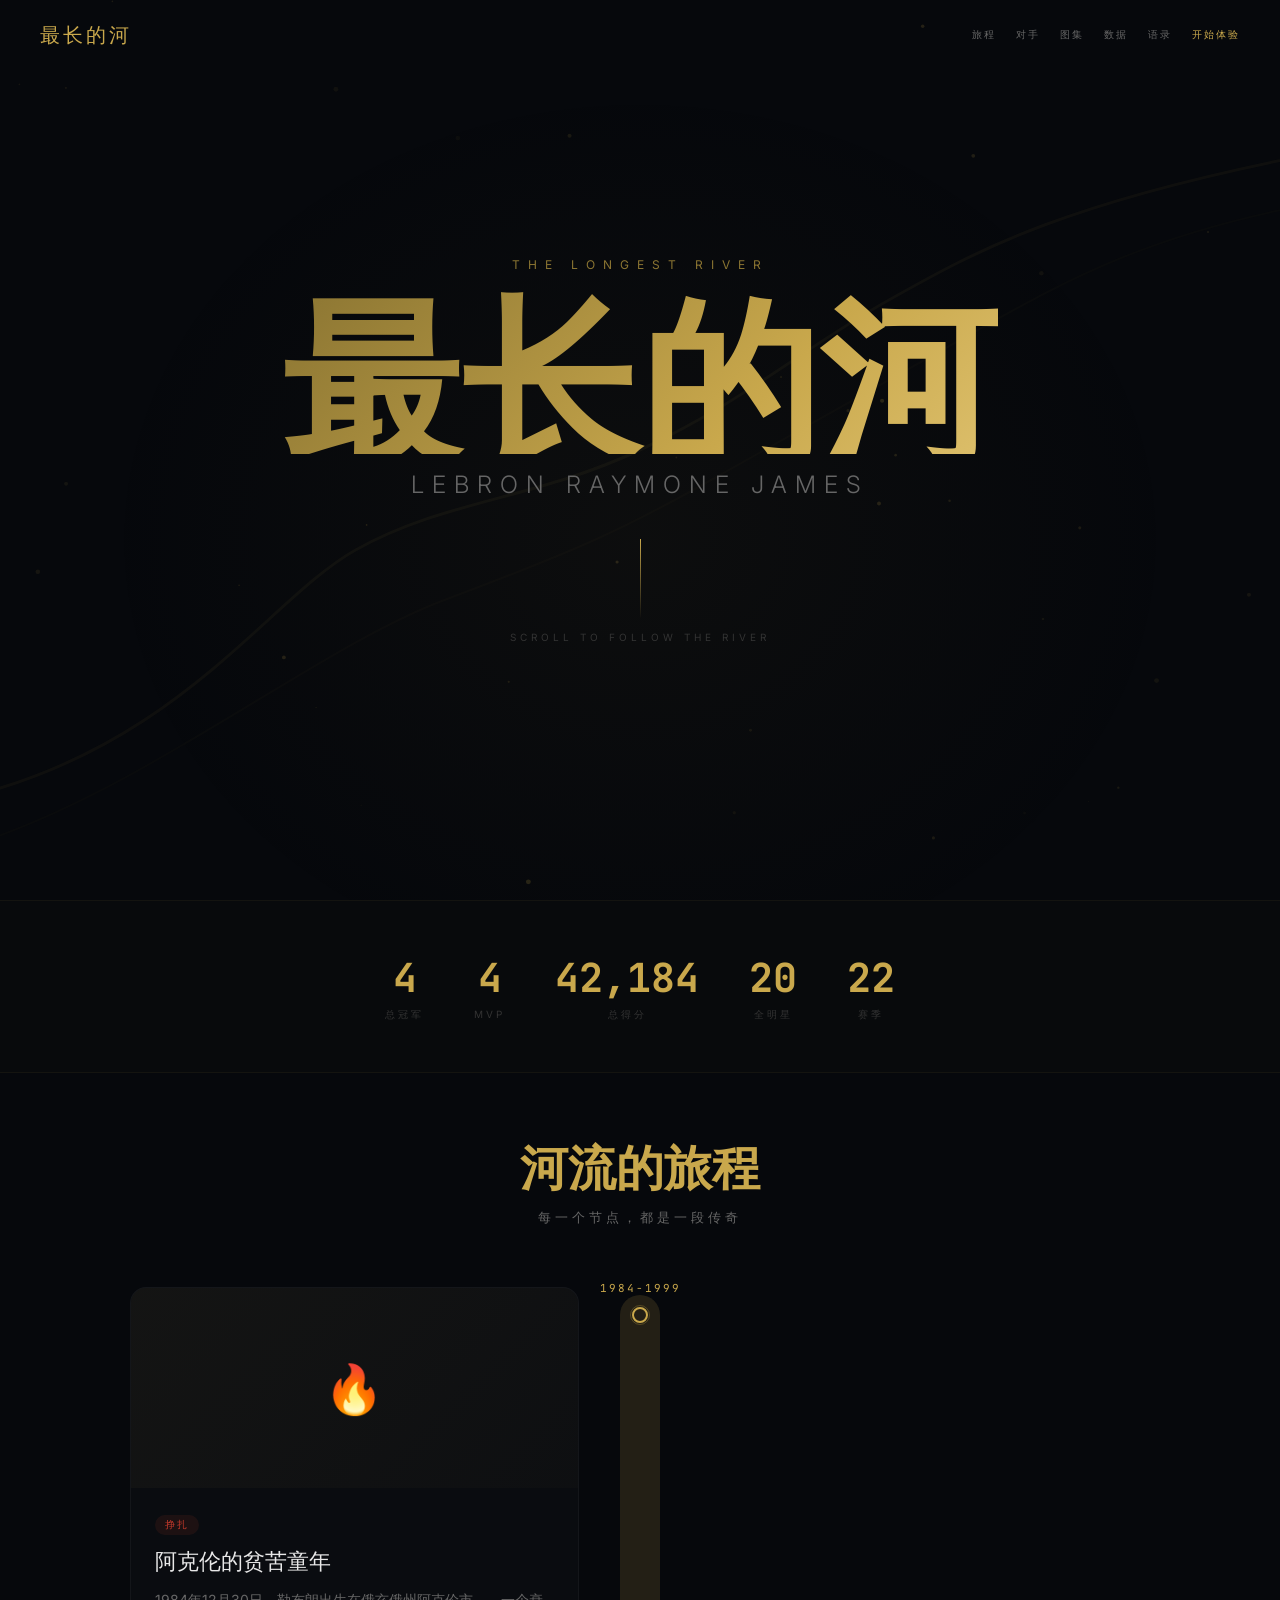
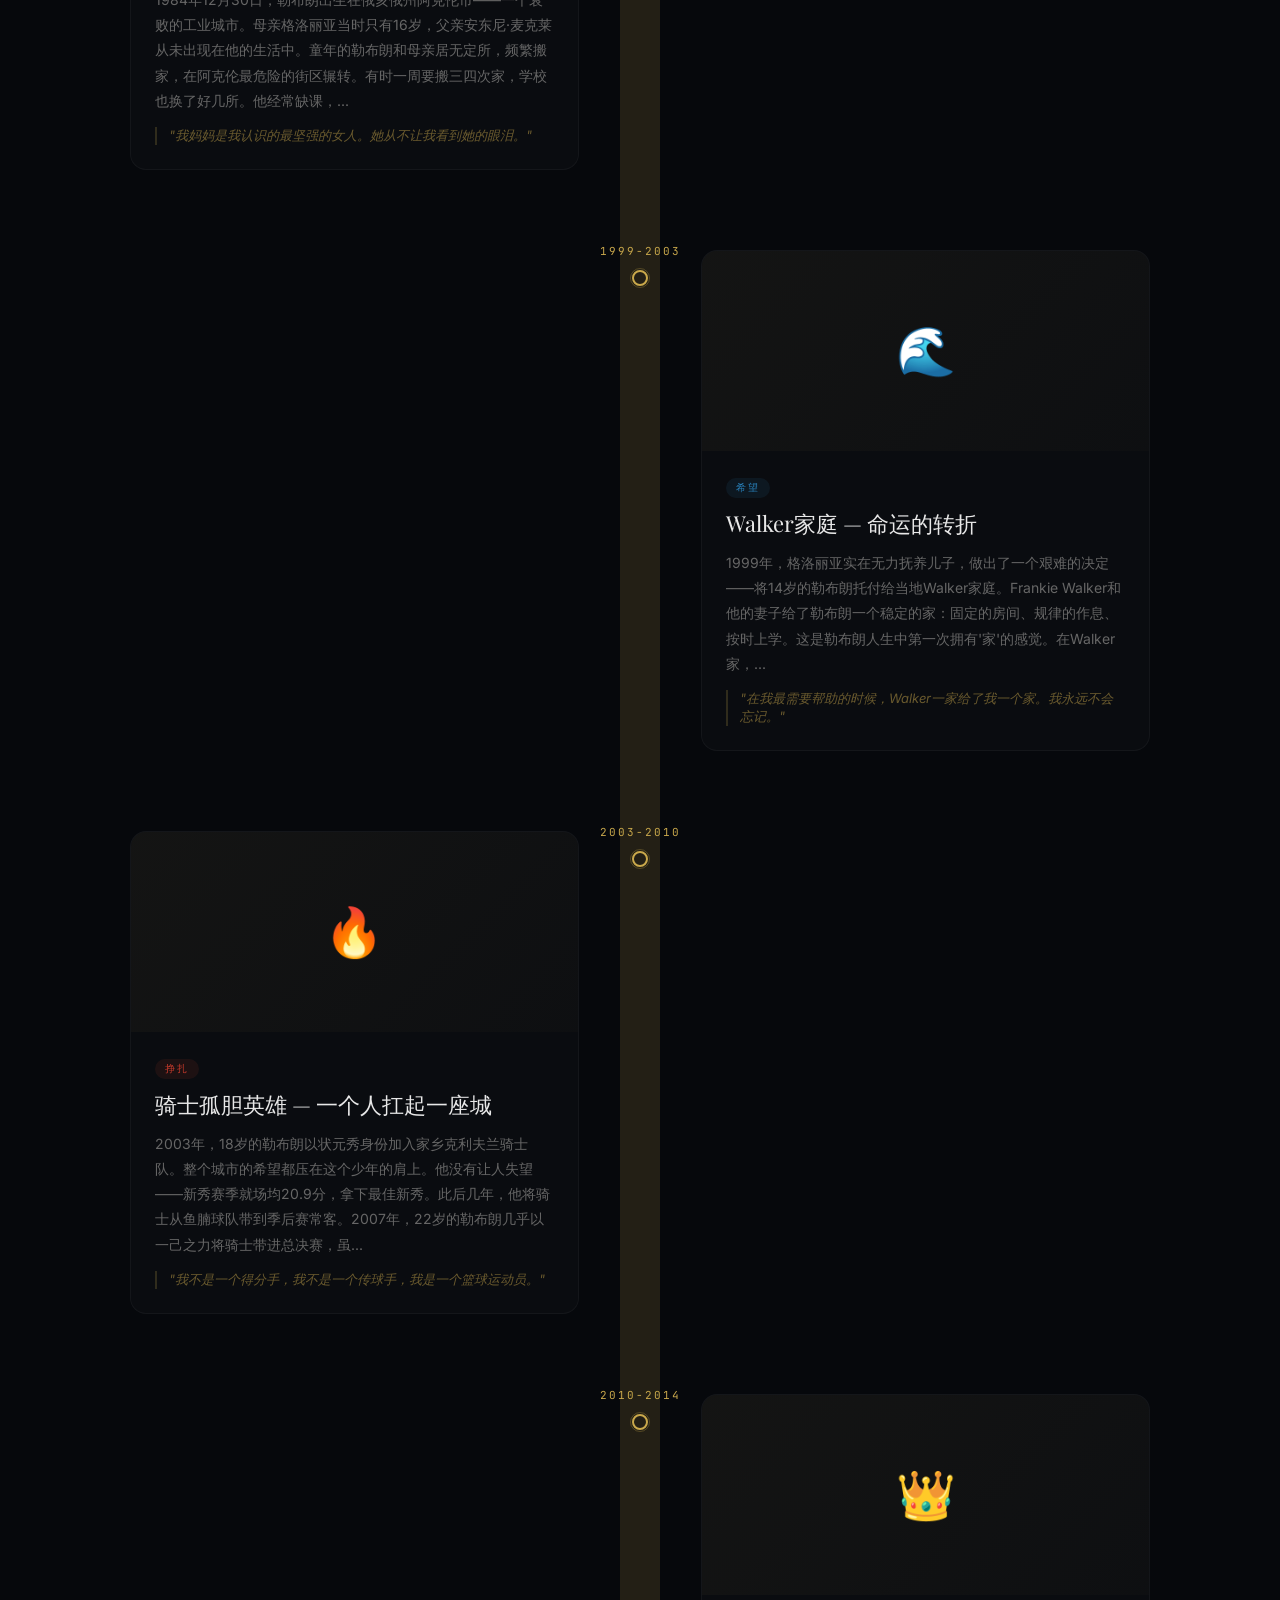
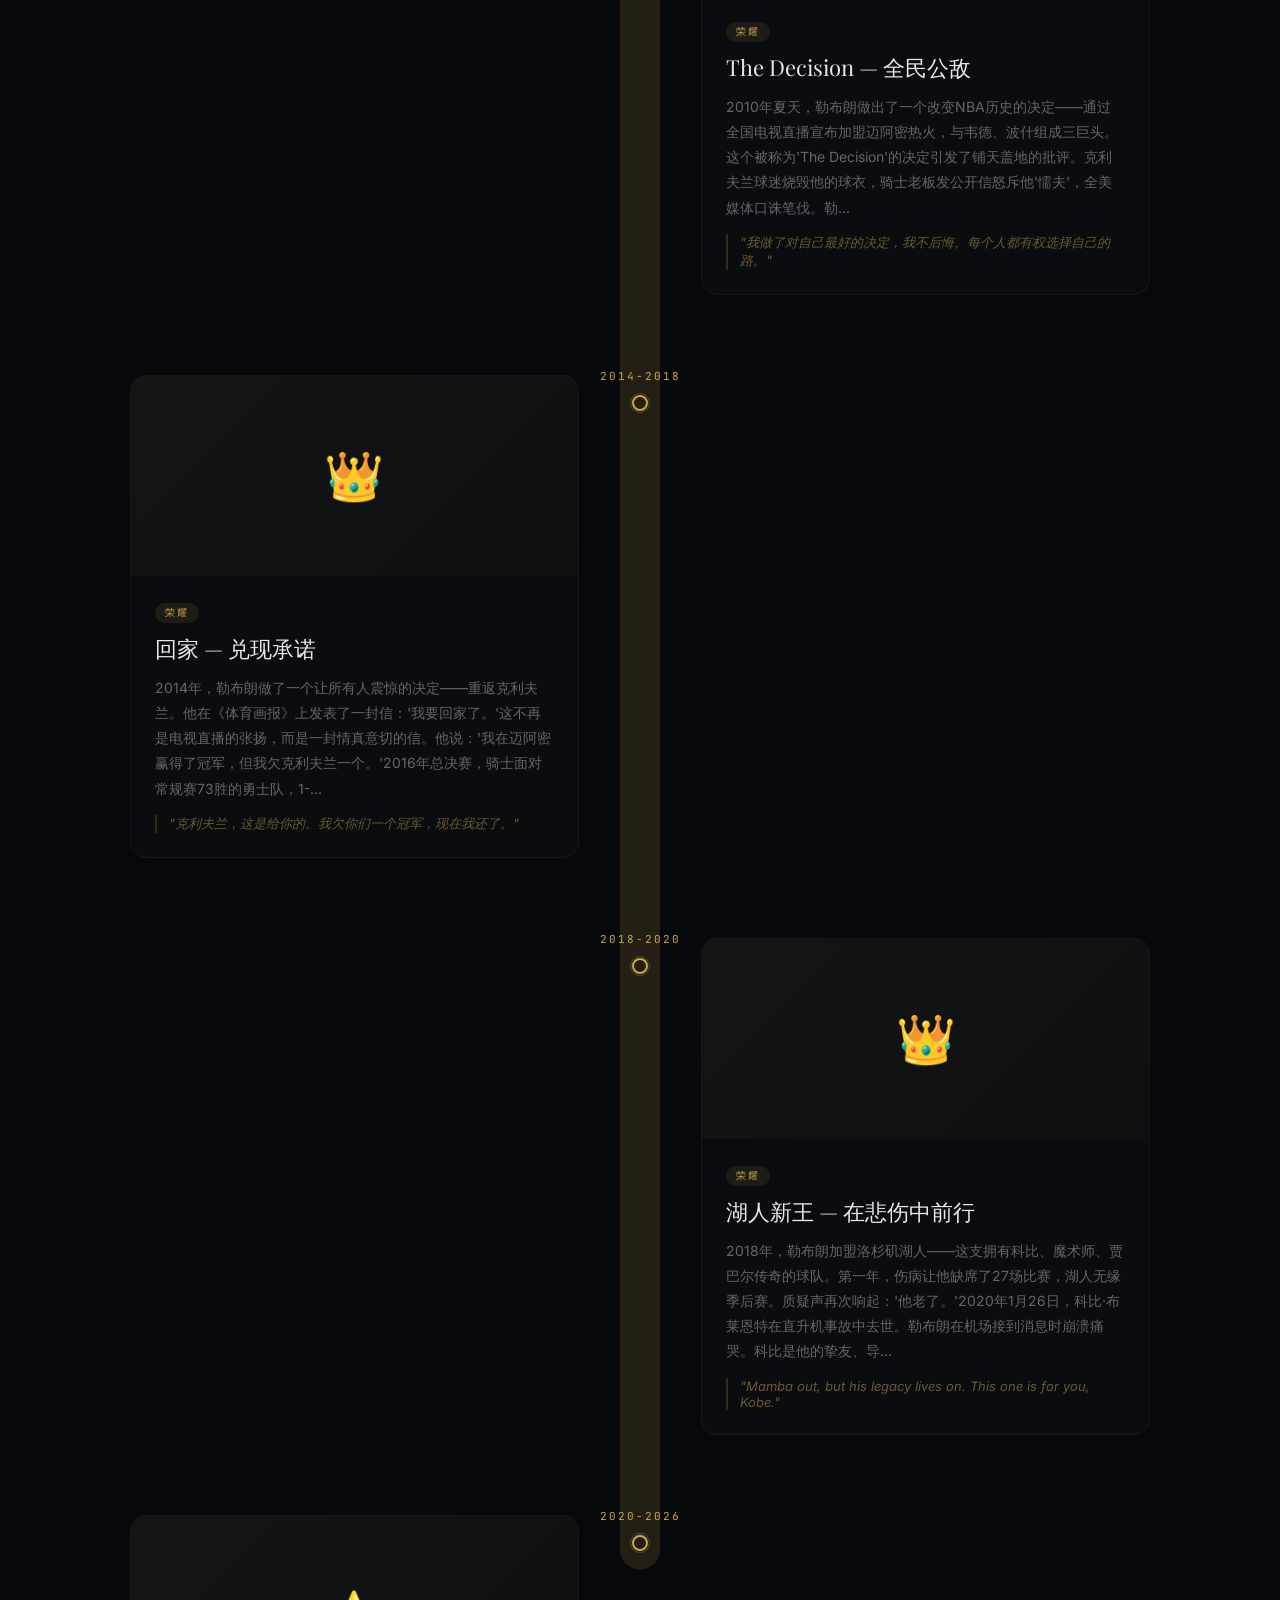
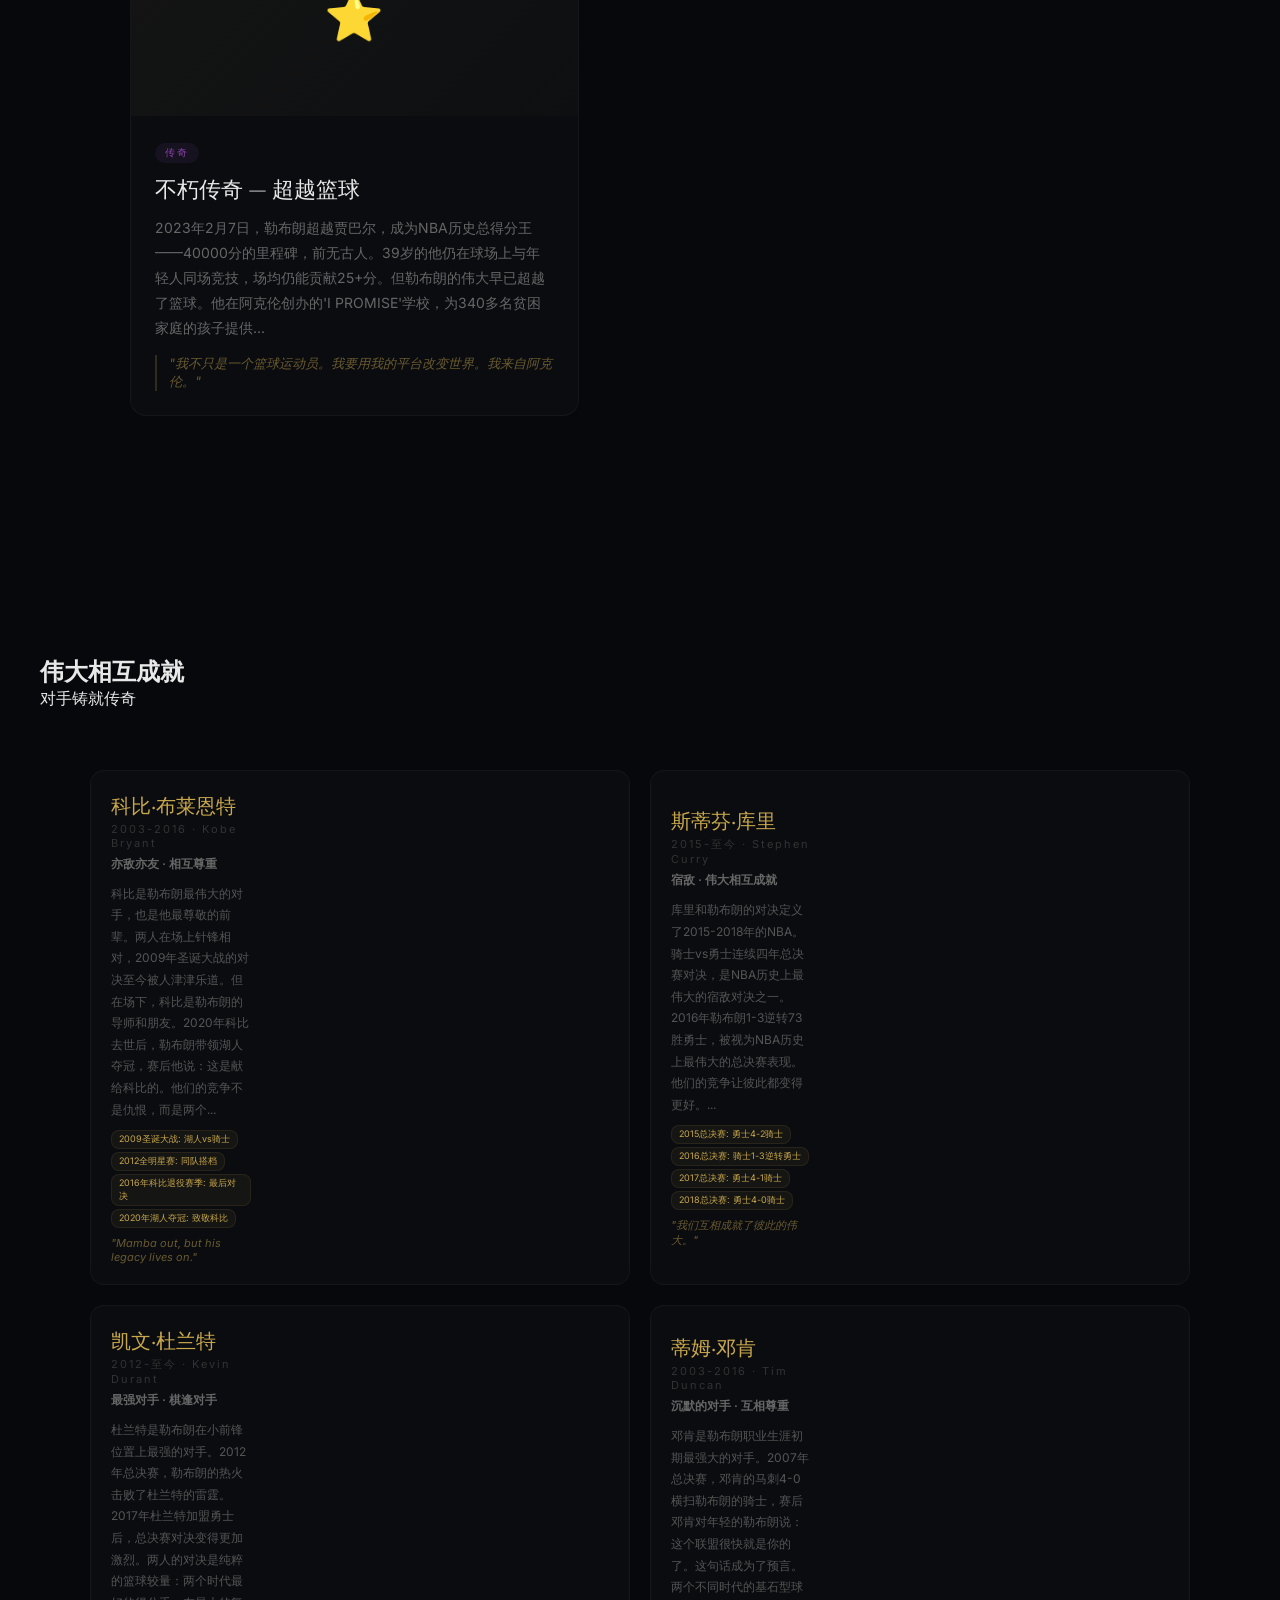
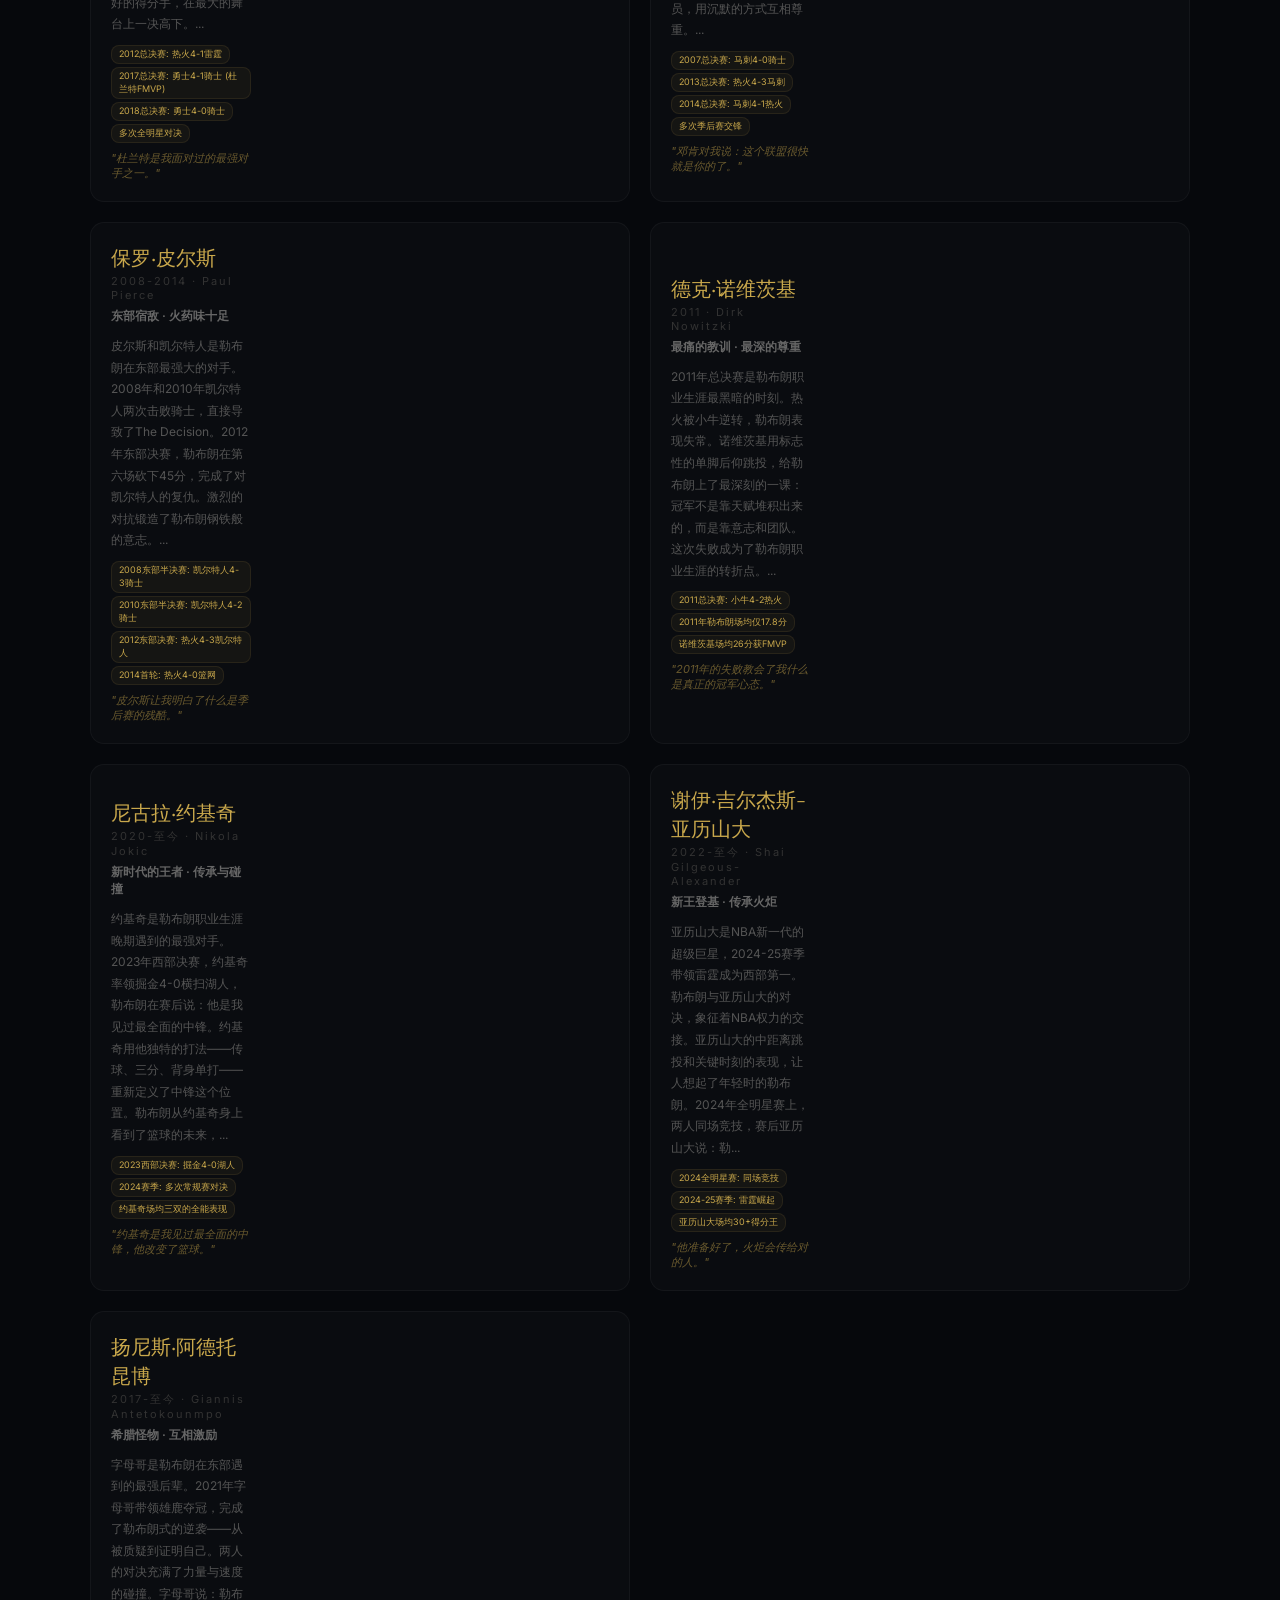
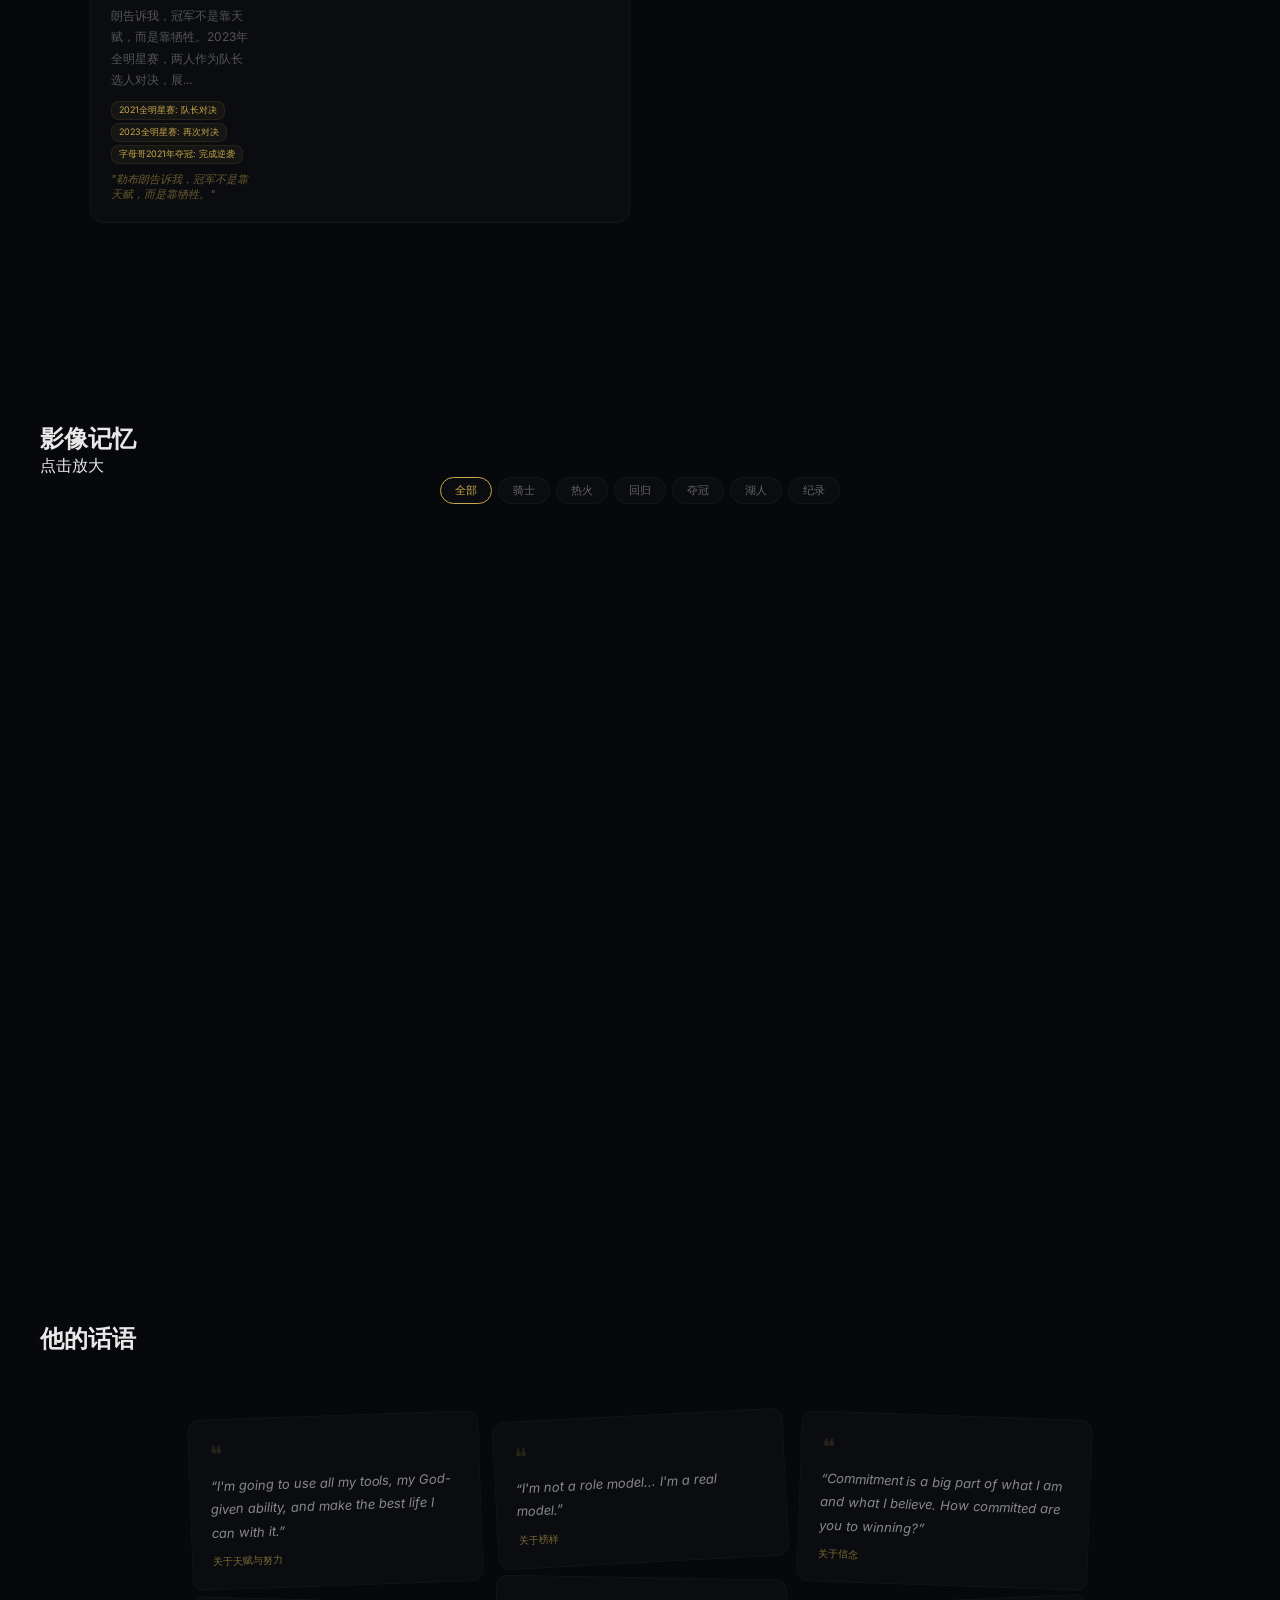
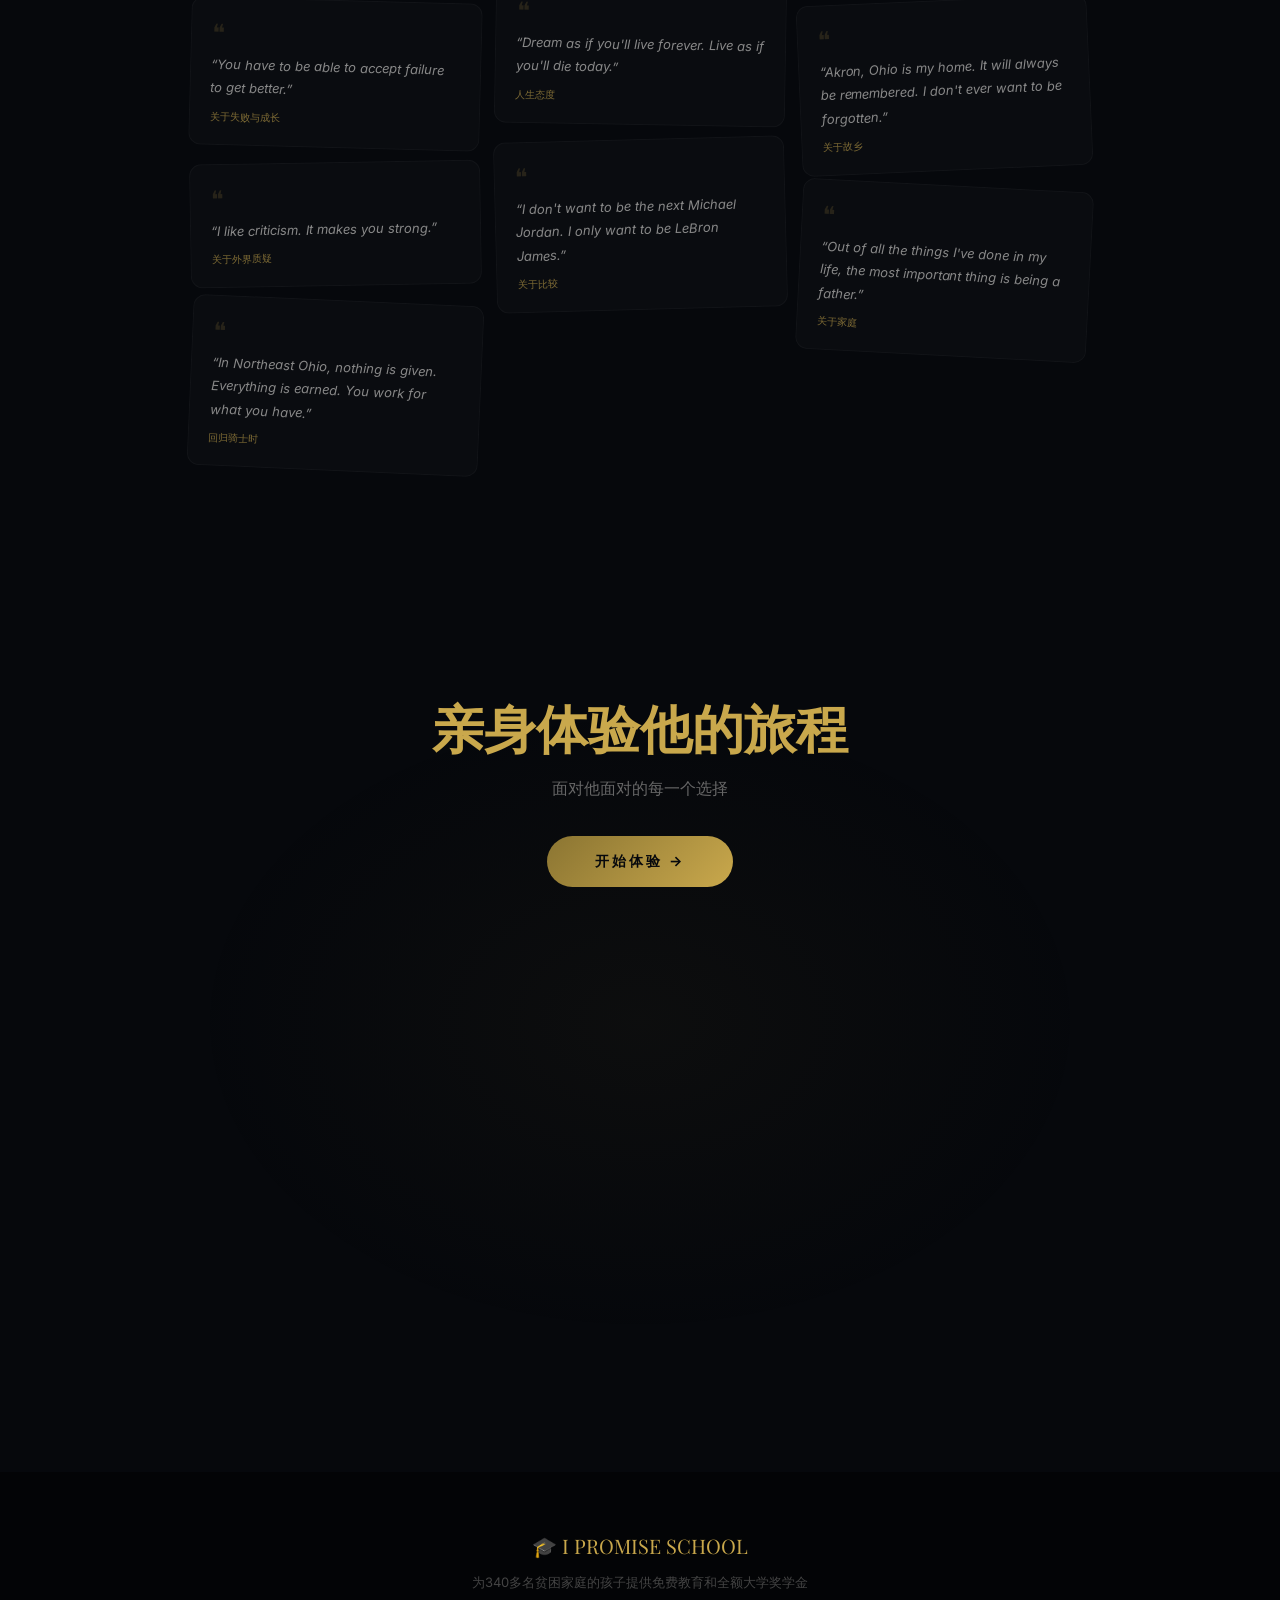
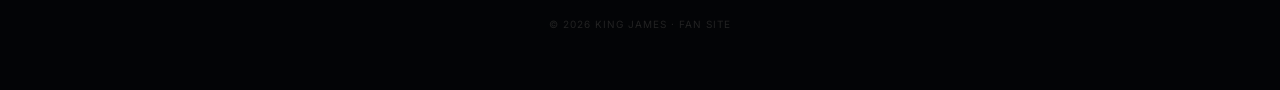
==== index.html @ f2bf342c "chore: initial commit" ====
<!DOCTYPE html>
<html lang="zh">
<head>
<meta charset="UTF-8">
<meta name="viewport" content="width=device-width, initial-scale=1.0">
<title>最长的河 — KING JAMES</title>
<link href="https://fonts.googleapis.com/css2?family=Playfair+Display:wght@700;900&family=Inter:wght@300;400;600;700&family=JetBrains+Mono:wght@400;700&display=swap" rel="stylesheet">
<link rel="stylesheet" href="css/base.css">
<link rel="stylesheet" href="css/nav.css">
<link rel="stylesheet" href="css/lightbox.css">
<link rel="stylesheet" href="css/pages/index.css">
</head>
<body>

<canvas id="river-canvas"></canvas>

<nav class="nav" id="nav">
  <div class="logo">最长的河</div>
  <div class="links">
    <a href="#river">旅程</a>
    <a href="rivals.html">对手</a>
    <a href="gallery.html">图集</a>
    <a href="stats.html">数据</a>
    <a href="#quotes">语录</a>
    <a href="#journey" style="color:var(--gold)">开始体验</a>
  </div>
</nav>

<!-- HERO -->
<section class="hero">
  <svg class="hero-river-svg" viewBox="0 0 1440 900" preserveAspectRatio="none">
    <path class="hero-river-path" d="M-50,800 C200,750 300,600 400,550 S600,500 720,450 S900,350 1000,300 S1200,200 1500,150" />
    <path class="hero-river-path hero-river-path-2" d="M-50,850 C150,800 350,650 500,600 S700,530 800,480 S1000,380 1100,330 S1300,230 1500,200" />
  </svg>
  <div class="pre">THE LONGEST RIVER</div>
  <h1>最长的河</h1>
  <div class="sub">LEBRON RAYMONE JAMES</div>
  <div class="line"></div>
  <div class="scroll-text">SCROLL TO FOLLOW THE RIVER</div>
</section>

<!-- COUNTER -->
<div class="counter-strip">
  <div class="ci"><div class="big" data-target="4">0</div><div class="small">总冠军</div></div>
  <div class="ci"><div class="big" data-target="4">0</div><div class="small">MVP</div></div>
  <div class="ci"><div class="big" data-target="42184">0</div><div class="small">总得分</div></div>
  <div class="ci"><div class="big" data-target="20">0</div><div class="small">全明星</div></div>
  <div class="ci"><div class="big" data-target="22">0</div><div class="small">赛季</div></div>
</div>

<!-- RIVER JOURNEY -->
<section class="river-section" id="river">
  <div class="section-head"><h2 class="fade-in">河流的旅程</h2><p class="fade-in">每一个节点，都是一段传奇</p></div>
  <div class="river-path">
    <svg class="river-svg-line" id="river-svg" preserveAspectRatio="none">
      <defs>
        <linearGradient id="riverGrad" x1="0" y1="0" x2="0" y2="1">
          <stop offset="0%" stop-color="transparent"/>
          <stop offset="10%" stop-color="#8B7532"/>
          <stop offset="50%" stop-color="#C9A84C"/>
          <stop offset="90%" stop-color="#8B7532"/>
          <stop offset="100%" stop-color="transparent"/>
        </linearGradient>
        <filter id="riverGlow">
          <feGaussianBlur stdDeviation="4" result="blur"/>
          <feMerge><feMergeNode in="blur"/><feMergeNode in="SourceGraphic"/></feMerge>
        </filter>
      </defs>
      <path class="river-flow-line" fill="none" stroke="url(#riverGrad)" stroke-width="2" filter="url(#riverGlow)"/>
      <path class="river-flow-fill" fill="none" stroke="rgba(201,168,76,.15)" stroke-width="40" stroke-linecap="round"/>
    </svg>
    <div id="river-nodes"></div>
  </div>
</section>

<!-- RIVALS -->
<section class="rivals-section" id="rivals">
  <div class="section-head"><h2 class="fade-in">伟大相互成就</h2><p class="fade-in">对手铸就传奇</p></div>
  <div class="rivals-grid" id="rivals-grid"></div>
</section>

<!-- GALLERY -->
<section class="gallery-section" id="gallery">
  <div class="section-head"><h2 class="fade-in">影像记忆</h2><p class="fade-in">点击放大</p></div>
  <div class="gallery-filters" id="gf"></div>
  <div class="gallery-grid" id="gg"></div>
</section>

<!-- QUOTES -->
<section class="quotes-section" id="quotes">
  <div class="section-head"><h2 class="fade-in">他的话语</h2></div>
  <div class="quotes-wall" id="qw"></div>
</section>

<!-- CTA -->
<section class="cta-section" id="journey">
  <h2 class="fade-in">亲身体验他的旅程</h2>
  <p class="fade-in">面对他面对的每一个选择</p>
  <a href="journey.html" class="cta-btn fade-in">开始体验 →</a>
</section>

<footer>
  <div class="promise">🎓 I PROMISE SCHOOL</div>
  <div class="pd">为340多名贫困家庭的孩子提供免费教育和全额大学奖学金</div>
  <div class="bt">© 2026 KING JAMES · FAN SITE</div>
</footer>

<script src="js/data.js"></script>
<script src="js/nav.js"></script>
<script src="js/lightbox.js"></script>
<script src="js/particles.js"></script>
<script src="js/counter.js"></script>
<script src="js/scroll-reveal.js"></script>
<script src="js/pages/index.js"></script>
<script src="js/river.js"></script>
</body>
</html>
---- css/base.css ----
/* ============================================
   BASE — 变量、重置、全局样式
   ============================================ */
:root {
  --gold: #C9A84C;
  --gold-light: #F0D68A;
  --gold-dark: #8B7532;
  --bg: #06080c;
  --bg-card: rgba(255,255,255,.02);
  --text: #e8e8e8;
  --text-dim: #666;
  --text-dark: #333;
  --red: #c0392b;
  --blue: #2980b9;
  --purple: #8e44ad;
  --green: #27ae60;
}
* { margin: 0; padding: 0; box-sizing: border-box; }
html { scroll-behavior: smooth; }
body {
  background: var(--bg);
  color: var(--text);
  font-family: 'Inter', sans-serif;
  overflow-x: hidden;
}
::-webkit-scrollbar { width: 5px; }
::-webkit-scrollbar-track { background: var(--bg); }
::-webkit-scrollbar-thumb { background: var(--gold-dark); border-radius: 3px; }

/* UTILITY */
@keyframes fadeUp {
  from { opacity: 0; transform: translateY(20px); }
  to { opacity: 1; transform: translateY(0); }
}
/* fade-in 元素默认可见，由 JS 控制初始隐藏和动画 */
.fade-in {
  transition: all 1s cubic-bezier(.16,1,.3,1);
}
.fade-in.hidden {
  opacity: 0;
  transform: translateY(30px);
}
.fade-in.visible {
  opacity: 1;
  transform: translateY(0);
}
---- css/nav.css ----
/* ============================================
   NAV — 导航栏
   ============================================ */
.nav {
  position: fixed; top: 0; left: 0; right: 0;
  z-index: 100;
  padding: 20px 40px;
  display: flex; justify-content: space-between; align-items: center;
  transition: all .5s;
}
.nav.scrolled {
  background: rgba(6,8,12,.95);
  backdrop-filter: blur(20px);
  padding: 12px 40px;
}
.nav .logo {
  font-family: 'Playfair Display', serif;
  font-size: 20px;
  color: var(--gold);
  letter-spacing: 3px;
}
.nav .links {
  display: flex; gap: 20px;
}
.nav .links a {
  color: var(--text-dim);
  text-decoration: none;
  font-size: 10px;
  letter-spacing: 2px;
  text-transform: uppercase;
  transition: color .3s;
}
.nav .links a:hover { color: var(--gold); }

@media(max-width:768px) {
  .nav .links { display: none; }
}
---- css/pages/index.css ----
/* ============================================
   INDEX — 主页独有样式
   ============================================ */

/* RIVER CANVAS */
#river-canvas { position: fixed; inset: 0; z-index: 0; pointer-events: none; }

/* SECTION BASE */
section { min-height: 100vh; position: relative; z-index: 1; }

/* HERO */
.hero {
  display: flex; flex-direction: column; align-items: center; justify-content: center;
  text-align: center; min-height: 100vh; padding: 40px;
  background: radial-gradient(ellipse at 50% 60%, rgba(201,168,76,.04) 0%, transparent 60%);
  position: relative; overflow: hidden;
}

/* HERO RIVER SVG */
.hero-river-svg {
  position: absolute; inset: 0; width: 100%; height: 100%;
  z-index: 0; pointer-events: none; opacity: .4;
}
.hero-river-path {
  fill: none; stroke: rgba(201,168,76,.12); stroke-width: 3;
  stroke-dasharray: 2000; stroke-dashoffset: 2000;
  animation: riverFlow 4s ease 1s forwards;
}
.hero-river-path-2 {
  stroke: rgba(201,168,76,.06); stroke-width: 2;
  animation-delay: 1.5s; animation-duration: 5s;
}
@keyframes riverFlow {
  to { stroke-dashoffset: 0; }
}
.hero .pre {
  font-size: 12px; color: var(--gold-dark); letter-spacing: 8px;
  text-transform: uppercase; margin-bottom: 20px;
  opacity: 0; animation: fadeUp 1s .2s forwards;
}
.hero h1 {
  font-family: 'Playfair Display', serif;
  font-size: clamp(60px,14vw,180px); font-weight: 900;
  background: linear-gradient(135deg, var(--gold-dark), var(--gold), var(--gold-light), var(--gold));
  -webkit-background-clip: text; -webkit-text-fill-color: transparent;
  background-size: 200% 200%;
  animation: shimmer 4s ease infinite, fadeUp 1s .4s forwards;
  line-height: .9; margin-bottom: 16px;
}
.hero .sub {
  font-size: clamp(16px,2.5vw,24px); color: var(--text-dim);
  font-weight: 300; letter-spacing: 8px;
  opacity: 0; animation: fadeUp 1s .6s forwards;
}
.hero .line {
  width: 1px; height: 80px;
  background: linear-gradient(to bottom, var(--gold), transparent);
  margin-top: 40px; opacity: 0; animation: fadeUp 1s .8s forwards;
}
.hero .scroll-text {
  font-size: 10px; color: var(--text-dark); letter-spacing: 4px;
  margin-top: 12px; opacity: 0; animation: fadeUp 1s 1s forwards;
}
@keyframes shimmer {
  0%, 100% { background-position: 0% 50%; }
  50% { background-position: 100% 50%; }
}

/* RIVER SECTION */
.river-section { position: relative; padding: 60px 0; }
.river-section .section-head { text-align: center; padding: 0 40px 60px; }
.river-section .section-head h2 {
  font-family: 'Playfair Display', serif;
  font-size: clamp(28px,5vw,48px); color: var(--gold); margin-bottom: 8px;
}
.river-section .section-head p { color: var(--text-dim); font-size: 13px; letter-spacing: 4px; }

/* RIVER PATH */
.river-path { position: relative; max-width: 1100px; margin: 0 auto; padding: 0 40px; }
.river-svg-line {
  position: absolute; left: 0; top: 0;
  width: 100%; height: 100%; z-index: 2; pointer-events: none;
  overflow: visible;
}

/* RIVER NODES */
.river-node {
  display: flex; align-items: flex-start;
  margin-bottom: 80px; position: relative;
  transition: all 1s cubic-bezier(.16,1,.3,1);
}
.river-node.hidden {
  opacity: 0; transform: translateY(40px);
}
.river-node.visible { opacity: 1; transform: translateY(0); }
.river-node:nth-child(odd) { flex-direction: row-reverse; }
.river-node .node-dot {
  position: absolute; left: 50%; top: 20px;
  width: 16px; height: 16px; border-radius: 50%;
  transform: translateX(-50%); z-index: 3;
  border: 2px solid var(--gold); background: var(--bg);
}
.river-node .node-dot::after {
  content: ''; position: absolute; inset: -4px;
  border-radius: 50%; border: 1px solid rgba(201,168,76,.3);
  animation: pulse 2s infinite;
}
@keyframes pulse {
  0%, 100% { transform: scale(1); opacity: 1; }
  50% { transform: scale(1.5); opacity: 0; }
}
/* Node ripple on scroll reveal */
.river-node .node-dot.ripple {
  animation: dotRipple .8s ease forwards;
}
.river-node .node-dot.ripple::before {
  content: ''; position: absolute; inset: -8px;
  border-radius: 50%; border: 2px solid var(--gold);
  animation: rippleExpand 1s ease forwards;
}
@keyframes dotRipple {
  0% { transform: translateX(-50%) scale(0); }
  50% { transform: translateX(-50%) scale(1.3); }
  100% { transform: translateX(-50%) scale(1); }
}
@keyframes rippleExpand {
  0% { transform: scale(0); opacity: 1; }
  100% { transform: scale(3); opacity: 0; }
}
.river-node .node-year {
  position: absolute; left: 50%; top: -8px;
  transform: translateX(-50%);
  font-family: 'JetBrains Mono', monospace; font-size: 11px;
  color: var(--gold); background: var(--bg);
  padding: 2px 10px; z-index: 3; letter-spacing: 2px;
}
.river-node .node-card { width: 44%; padding: 0; }
.river-node:nth-child(odd) .node-card { margin-right: auto; }
.river-node:nth-child(even) .node-card { margin-left: auto; }
.node-card-inner {
  background: var(--bg-card);
  border: 1px solid rgba(255,255,255,.04);
  border-radius: 16px; overflow: hidden;
  transition: all .5s;
}
.node-card-inner:hover {
  border-color: rgba(201,168,76,.2);
  transform: translateY(-4px);
  box-shadow: 0 20px 60px rgba(0,0,0,.4);
}

/* NODE IMAGE */
.node-img {
  width: 100%; height: 200px; object-fit: cover;
  cursor: zoom-in; transition: transform .5s;
}
.node-img:hover { transform: scale(1.03); }
.node-img-fallback {
  width: 100%; height: 200px;
  background: linear-gradient(135deg, rgba(201,168,76,.05), rgba(201,168,76,.02));
  display: flex; align-items: center; justify-content: center; font-size: 48px;
}

/* NODE CONTENT */
.node-body { padding: 24px; }
.node-mood {
  display: inline-block; font-size: 10px; letter-spacing: 2px;
  padding: 3px 10px; border-radius: 12px; margin-bottom: 10px;
}
.node-mood.m-struggle { background: rgba(192,57,43,.1); color: var(--red); }
.node-mood.m-hope { background: rgba(41,128,185,.1); color: var(--blue); }
.node-mood.m-triumph { background: rgba(201,168,76,.1); color: var(--gold); }
.node-mood.m-legacy { background: rgba(142,68,173,.1); color: var(--purple); }
.node-title { font-family: 'Playfair Display', serif; font-size: 22px; margin-bottom: 10px; }
.node-card .m-struggle .node-title { color: var(--red); }
.node-card .m-hope .node-title { color: var(--blue); }
.node-card .m-triumph .node-title { color: var(--gold); }
.node-card .m-legacy .node-title { color: var(--purple); }
.node-excerpt { font-size: 14px; line-height: 1.8; color: var(--text-dim); }
.node-quote {
  margin-top: 14px; font-style: italic; font-size: 13px;
  color: rgba(201,168,76,.5); padding-left: 12px;
  border-left: 2px solid rgba(201,168,76,.2);
}
.node-expand {
  display: none; margin-top: 16px; padding-top: 16px;
  border-top: 1px solid rgba(255,255,255,.04);
}
.node-expand.open { display: block; animation: fadeUp .5s; }
.node-full { font-size: 13px; line-height: 2; color: var(--text-dim); margin-bottom: 14px; }
.node-tags { display: flex; flex-wrap: wrap; gap: 4px; }
.node-tags span { font-size: 10px; padding: 3px 8px; border-radius: 10px; }
.node-tags.st span { background: rgba(192,57,43,.1); color: var(--red); }
.node-tags.tr span { background: rgba(201,168,76,.1); color: var(--gold); }

/* COUNTER STRIP */
.counter-strip {
  display: flex; justify-content: center; gap: 50px;
  padding: 50px 40px;
  background: rgba(201,168,76,.015);
  border-top: 1px solid rgba(201,168,76,.06);
  border-bottom: 1px solid rgba(201,168,76,.06);
  position: relative; z-index: 1;
}
.ci { text-align: center; }
.ci .big {
  font-family: 'JetBrains Mono', monospace;
  font-size: 40px; font-weight: 700; color: var(--gold);
}
.ci .small {
  font-size: 10px; color: var(--text-dark);
  letter-spacing: 3px; text-transform: uppercase; margin-top: 4px;
}

/* RIVALS */
.rivals-section { padding: 100px 40px; position: relative; z-index: 1; }
.rivals-grid {
  max-width: 1100px; margin: 60px auto 0;
  display: grid; grid-template-columns: repeat(2,1fr); gap: 20px;
}
.rival-card {
  display: grid; grid-template-columns: 180px 1fr; gap: 20px;
  background: var(--bg-card);
  border: 1px solid rgba(255,255,255,.04);
  border-radius: 14px; overflow: hidden; transition: all .5s;
}
.rival-card:hover {
  border-color: rgba(201,168,76,.2); transform: translateY(-3px);
}
.rival-img {
  width: 100%; height: 100%; min-height: 200px;
  object-fit: cover; cursor: zoom-in;
}
.rival-body { padding: 20px; display: flex; flex-direction: column; justify-content: center; }
.rival-body .r-name { font-family: 'Playfair Display', serif; font-size: 20px; color: var(--gold); margin-bottom: 2px; }
.rival-body .r-era { font-size: 11px; color: var(--text-dark); letter-spacing: 2px; margin-bottom: 6px; }
.rival-body .r-rel { font-size: 12px; color: var(--text-dim); margin-bottom: 10px; font-weight: 600; }
.rival-body .r-story { font-size: 12px; line-height: 1.8; color: #555; margin-bottom: 10px; }
.rival-body .r-battles { display: flex; flex-wrap: wrap; gap: 3px; margin-bottom: 8px; }
.rival-body .r-battles span {
  font-size: 9px; padding: 2px 7px;
  background: rgba(201,168,76,.06); border: 1px solid rgba(201,168,76,.1);
  border-radius: 8px; color: var(--gold);
}
.rival-body .r-quote { font-style: italic; font-size: 11px; color: rgba(201,168,76,.5); }

/* GALLERY */
.gallery-section { padding: 100px 40px; position: relative; z-index: 1; }
.gallery-filters { display: flex; gap: 6px; margin-bottom: 20px; flex-wrap: wrap; justify-content: center; }
.gallery-filters button {
  padding: 5px 14px; background: var(--bg-card);
  border: 1px solid rgba(255,255,255,.04); border-radius: 16px;
  color: var(--text-dim); font-size: 11px; cursor: pointer;
  transition: all .3s; font-family: inherit;
}
.gallery-filters button:hover, .gallery-filters button.active {
  border-color: var(--gold); color: var(--gold);
}
.gallery-grid {
  max-width: 1000px; margin: 0 auto;
  display: grid; grid-template-columns: repeat(4,1fr); gap: 8px;
}
.gi {
  position: relative; border-radius: 10px; overflow: hidden;
  aspect-ratio: 4/3; cursor: zoom-in; background: #111;
}
.gi img { width: 100%; height: 100%; object-fit: cover; transition: transform .6s; }
.gi:hover img { transform: scale(1.08); }
.gi .gi-ov {
  position: absolute; inset: 0;
  background: linear-gradient(transparent 50%, rgba(0,0,0,.5));
  opacity: 0; transition: opacity .3s;
  display: flex; align-items: flex-end; padding: 10px;
}
.gi:hover .gi-ov { opacity: 1; }
.gi .gi-ov span { font-size: 10px; color: var(--gold); }
.gi.wide { grid-column: span 2; aspect-ratio: 16/9; }

/* QUOTES */
.quotes-section { padding: 100px 40px; position: relative; z-index: 1; }
.quotes-wall {
  max-width: 900px; margin: 60px auto 0;
  columns: 3; column-gap: 14px;
}
.q-card {
  break-inside: avoid; background: var(--bg-card);
  border: 1px solid rgba(255,255,255,.03);
  border-radius: 12px; padding: 20px; margin-bottom: 14px;
  transition: all .5s; transform: rotate(var(--r, 0deg));
}
.q-card:hover { border-color: rgba(201,168,76,.2); transform: rotate(0) scale(1.02); }
.q-card .qi { font-size: 24px; color: rgba(201,168,76,.15); margin-bottom: 6px; }
.q-card q { font-size: 13px; line-height: 1.8; color: #888; font-style: italic; }
.q-card .qc { font-size: 10px; color: var(--gold); margin-top: 10px; opacity: .6; }

/* CTA */
.cta-section {
  padding: 120px 40px; text-align: center;
  position: relative; z-index: 1;
  background: radial-gradient(ellipse at 50% 50%, rgba(201,168,76,.04) 0%, transparent 50%);
}
.cta-section h2 {
  font-family: 'Playfair Display', serif;
  font-size: clamp(28px,5vw,52px); color: var(--gold); margin-bottom: 12px;
}
.cta-section p { color: var(--text-dim); font-size: 16px; margin-bottom: 36px; max-width: 450px; margin-left: auto; margin-right: auto; }
.cta-btn {
  display: inline-block; padding: 16px 48px;
  background: linear-gradient(135deg, var(--gold-dark), var(--gold));
  color: var(--bg); font-weight: 700; font-size: 14px;
  letter-spacing: 3px; text-transform: uppercase;
  border-radius: 40px; text-decoration: none;
  transition: all .5s;
}
.cta-btn:hover { transform: translateY(-3px); box-shadow: 0 20px 40px rgba(201,168,76,.2); }

/* FOOTER */
footer {
  background: #030406; padding: 60px 40px;
  text-align: center; position: relative; z-index: 1;
}
footer .promise { font-family: 'Playfair Display', serif; font-size: 20px; color: var(--gold); margin-bottom: 12px; }
footer .pd { color: #444; font-size: 13px; max-width: 500px; margin: 0 auto; line-height: 1.8; }
footer .bt { color: #222; font-size: 10px; letter-spacing: 1px; margin-top: 24px; }

/* RESPONSIVE */
@media(max-width:768px) {
  .river-svg-line { left: 10px; }
  .river-node, .river-node:nth-child(odd) { flex-direction: column; padding-left: 40px; }
  .river-node .node-dot { left: 20px; }
  .river-node .node-year { left: 20px; }
  .river-node .node-card, .river-node:nth-child(odd) .node-card { width: 100%; }
  .counter-strip { flex-wrap: wrap; gap: 24px; }
  .rivals-grid { grid-template-columns: 1fr; }
  .rival-card { grid-template-columns: 1fr; }
  .rival-img { height: 180px; }
  .gallery-grid { grid-template-columns: repeat(2,1fr); }
  .gallery-grid .wide { grid-column: span 2; }
  .quotes-wall { columns: 1; }
}
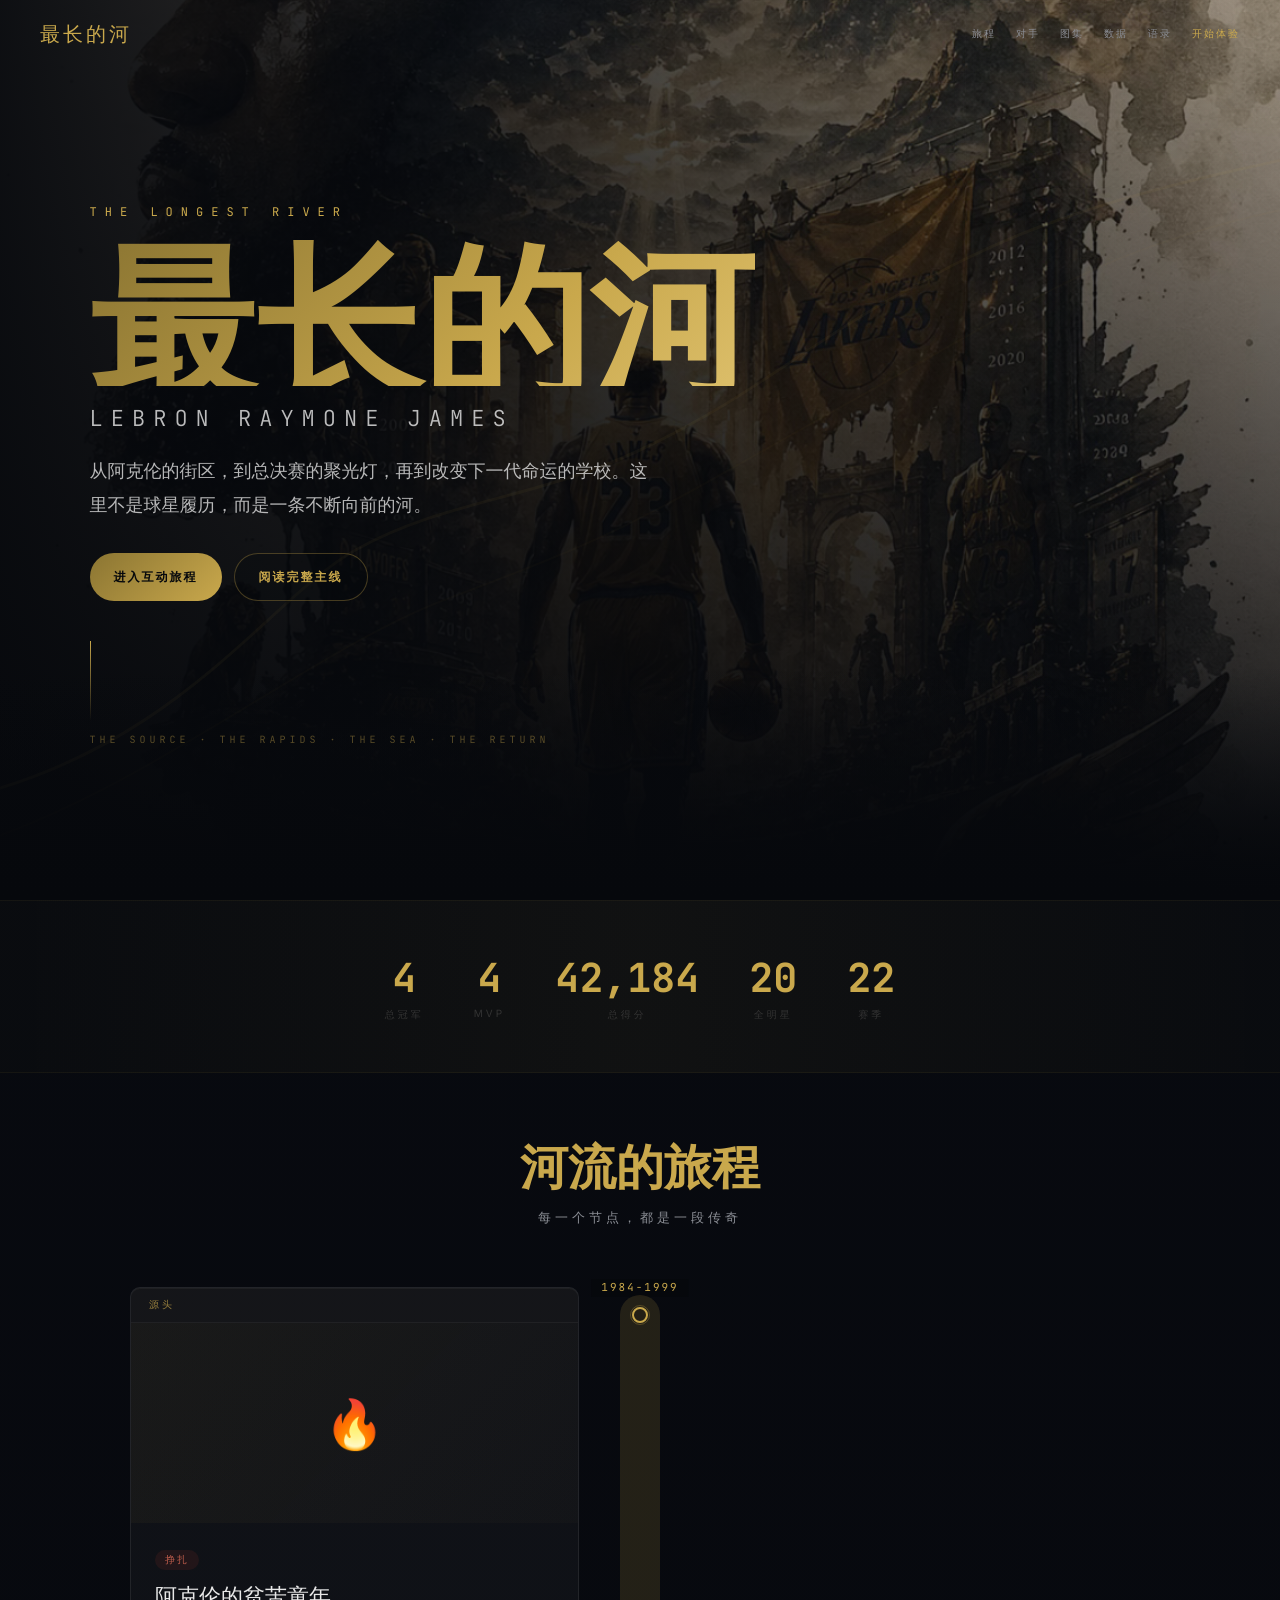
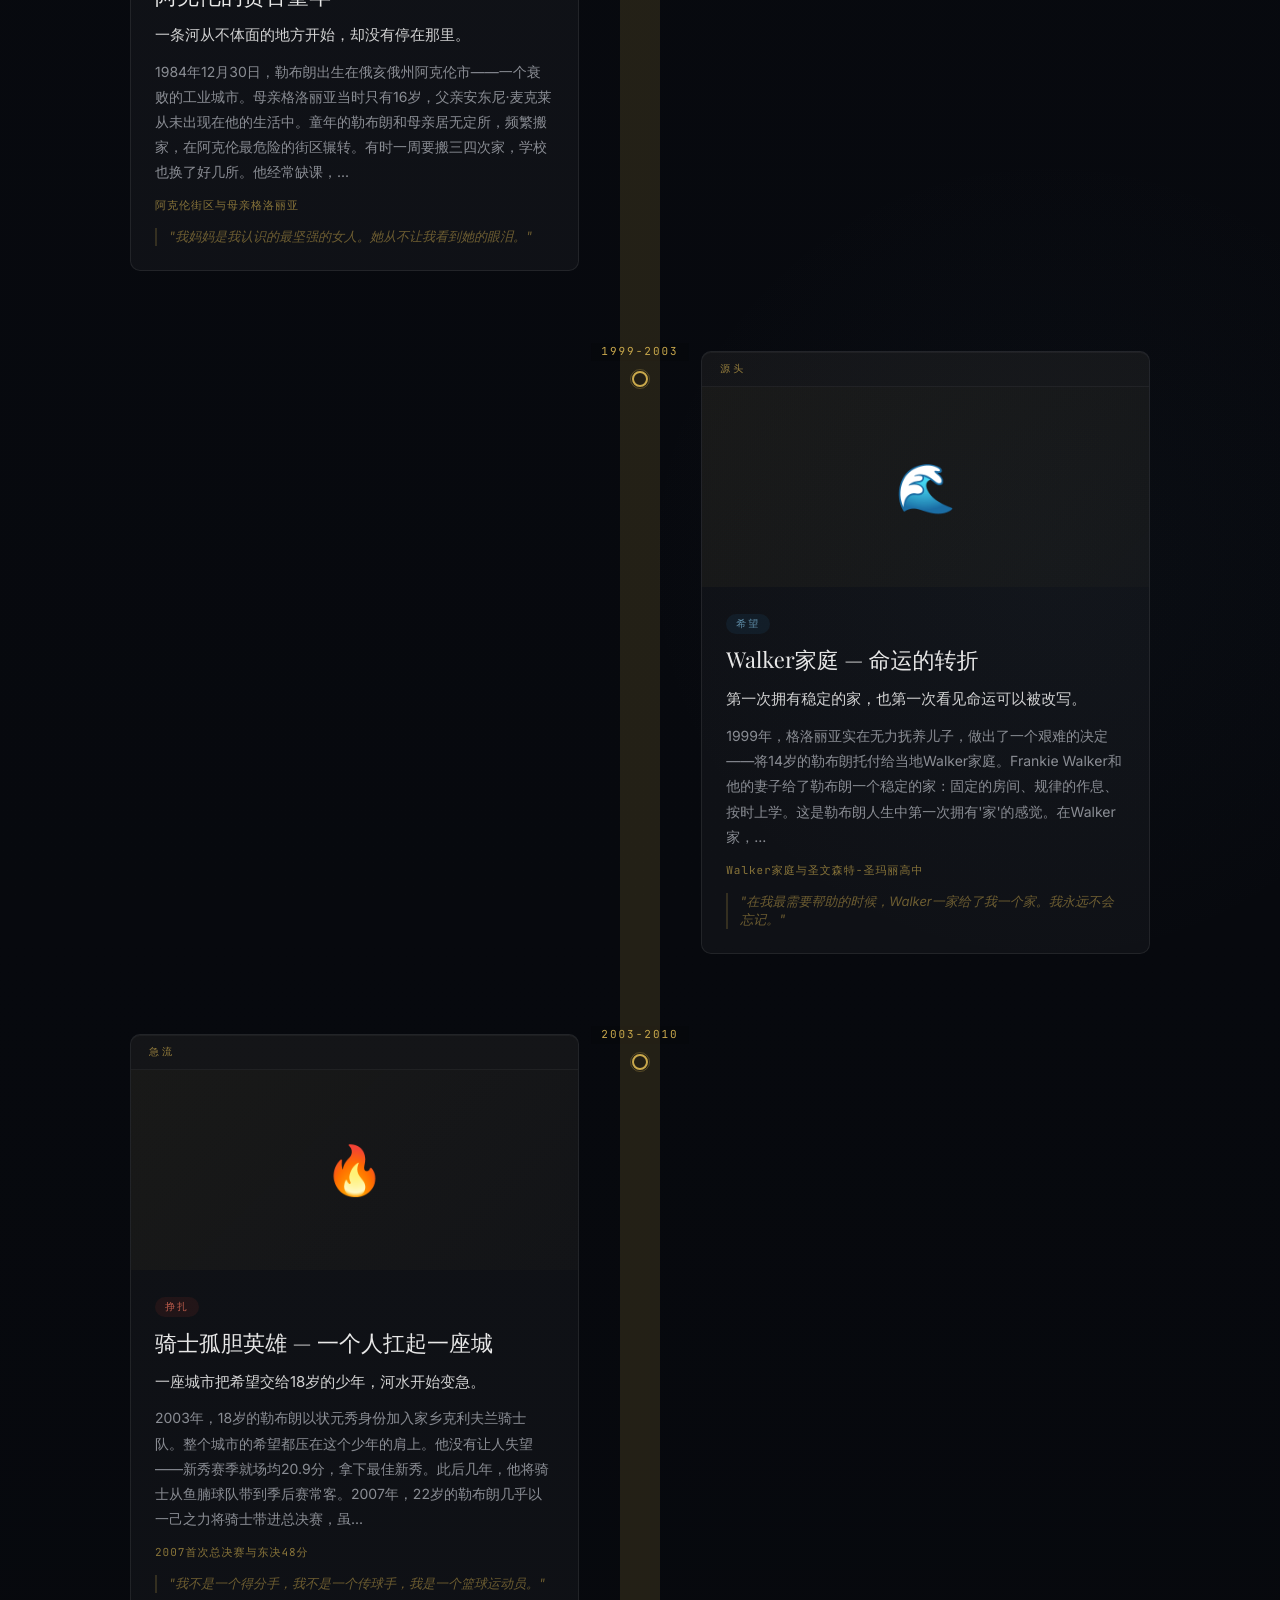
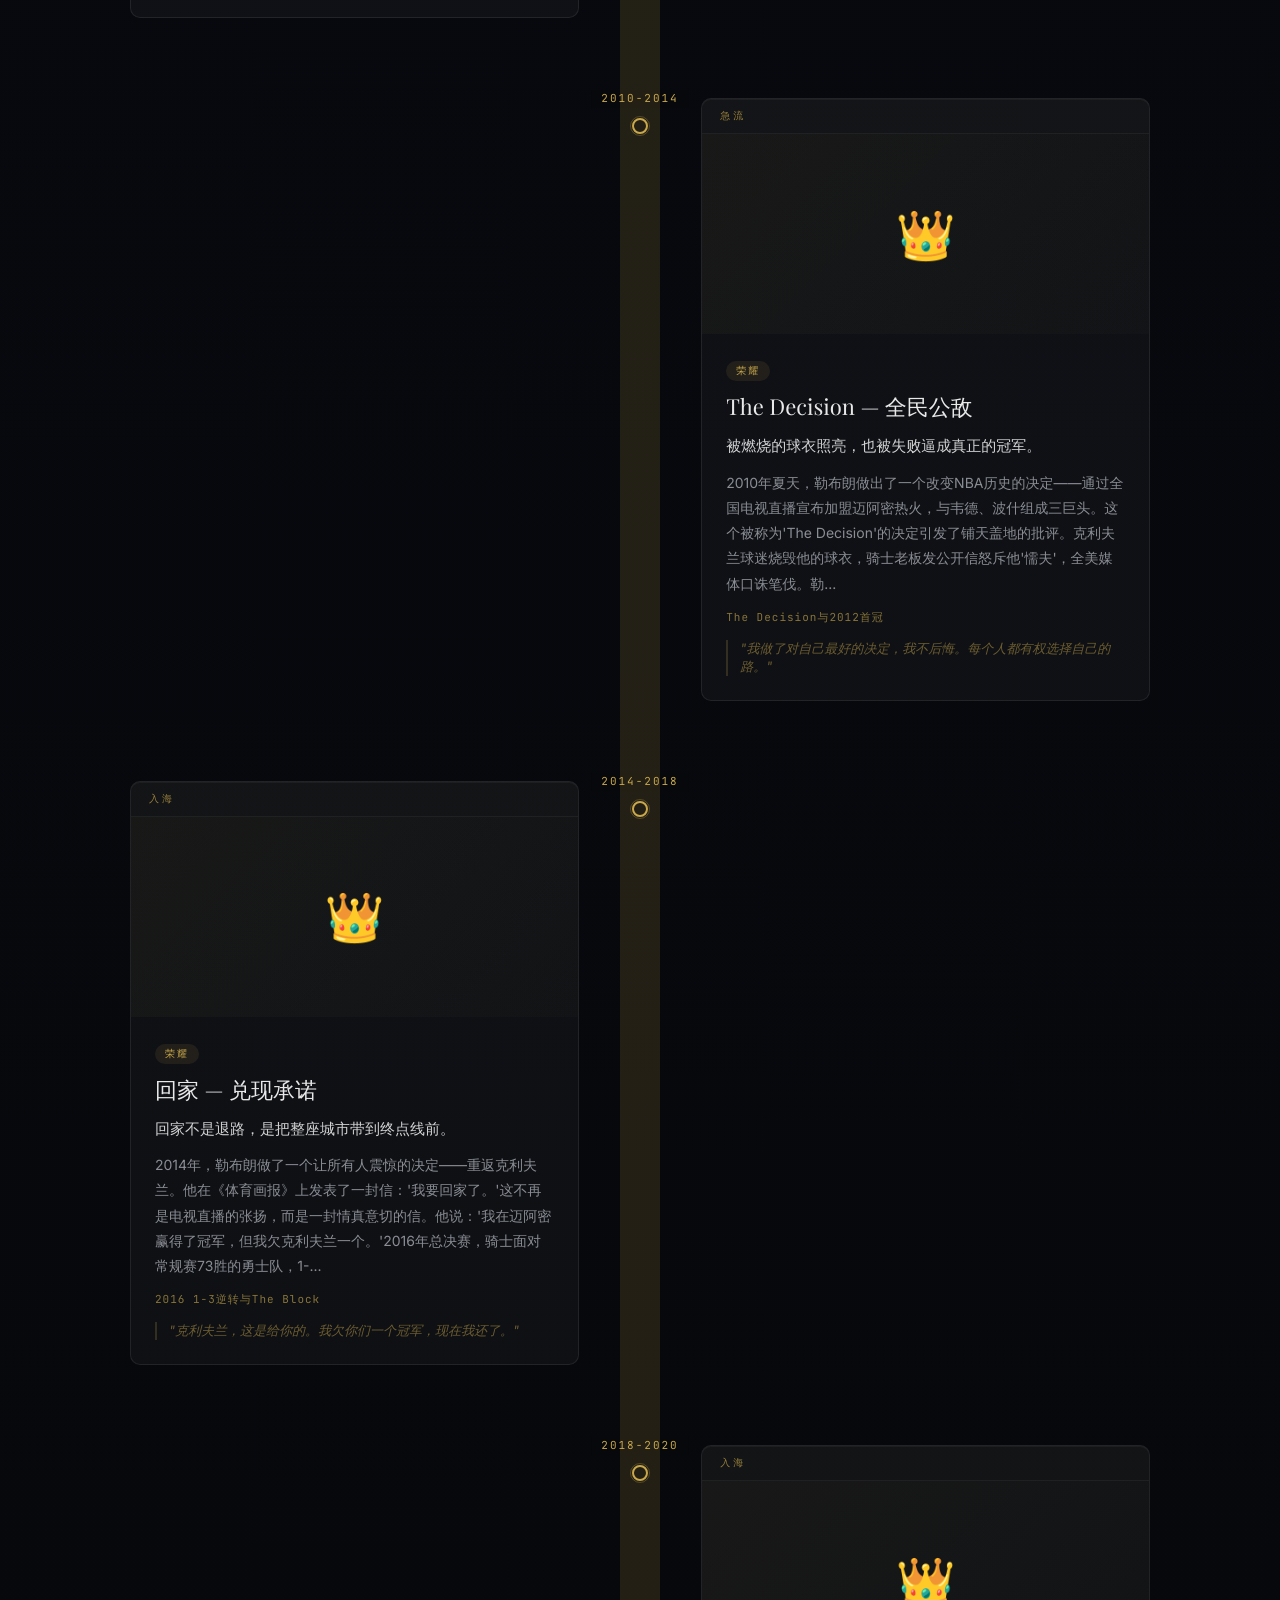
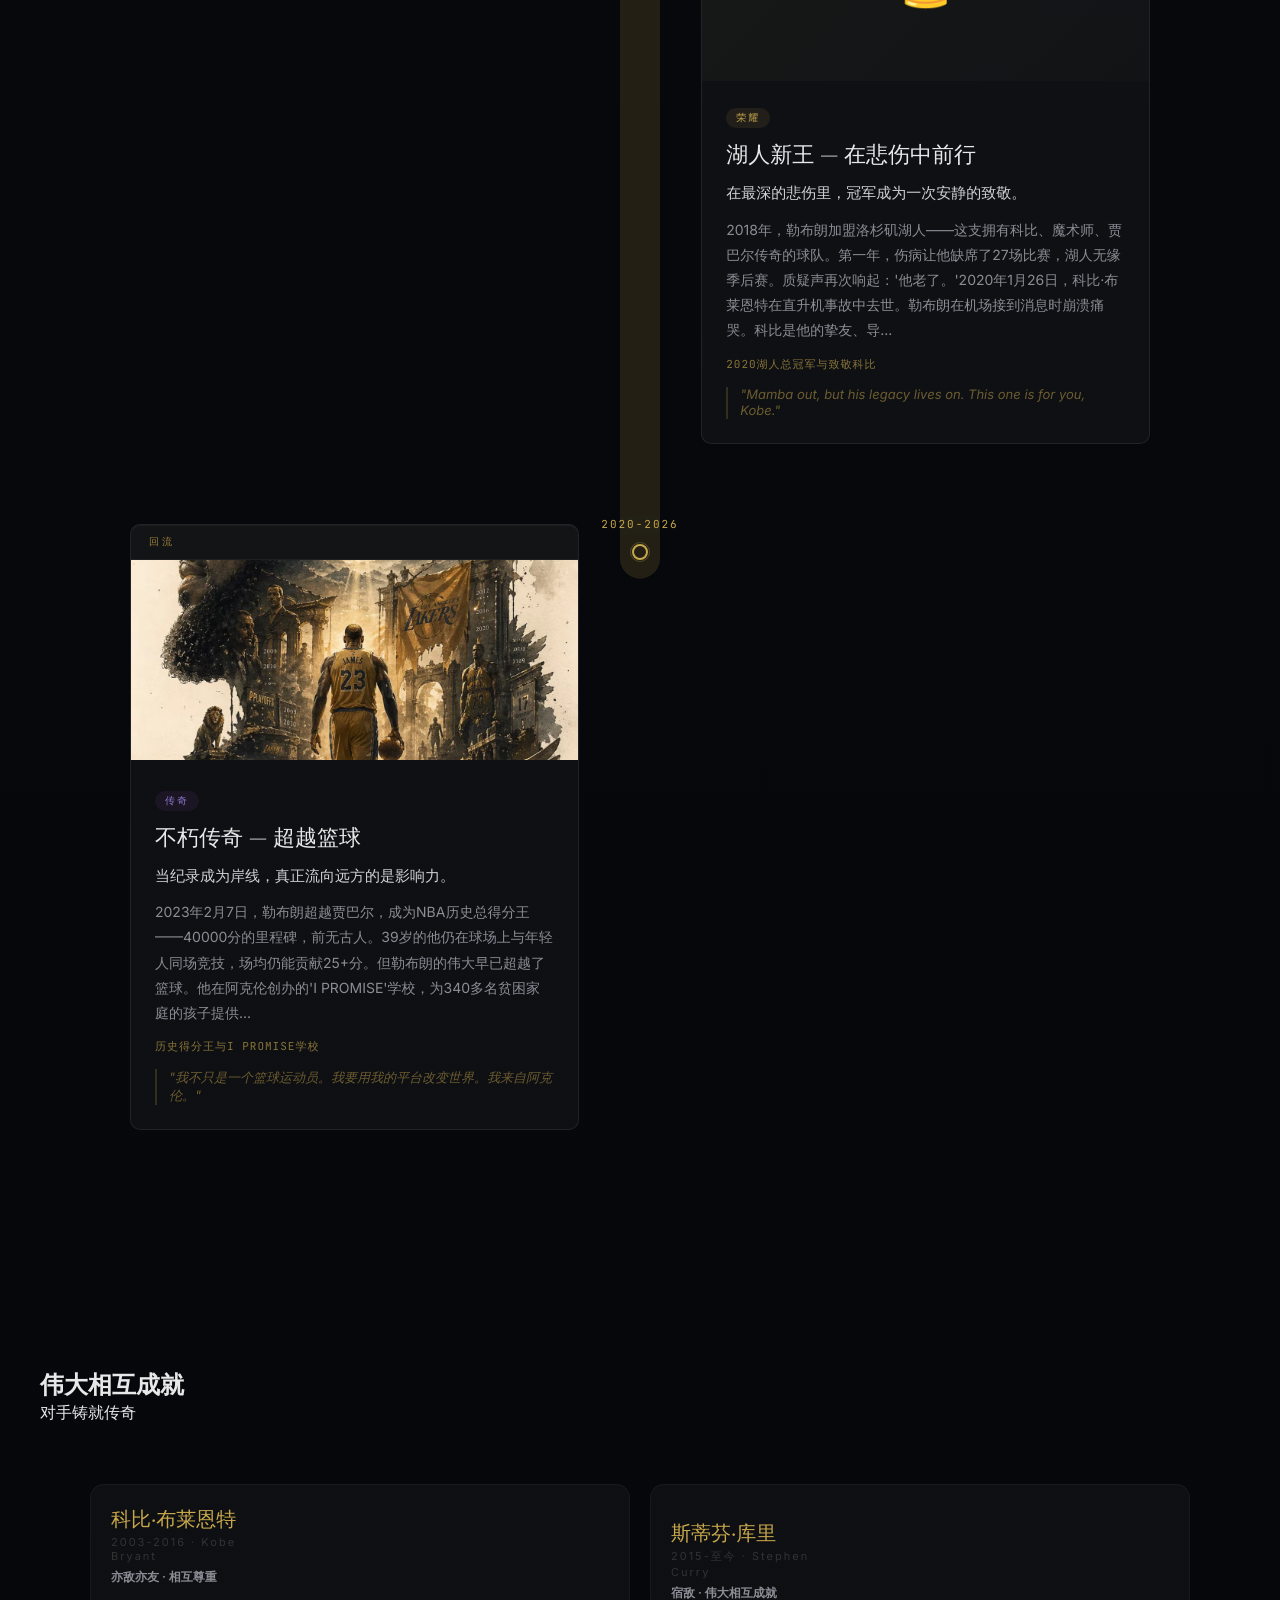
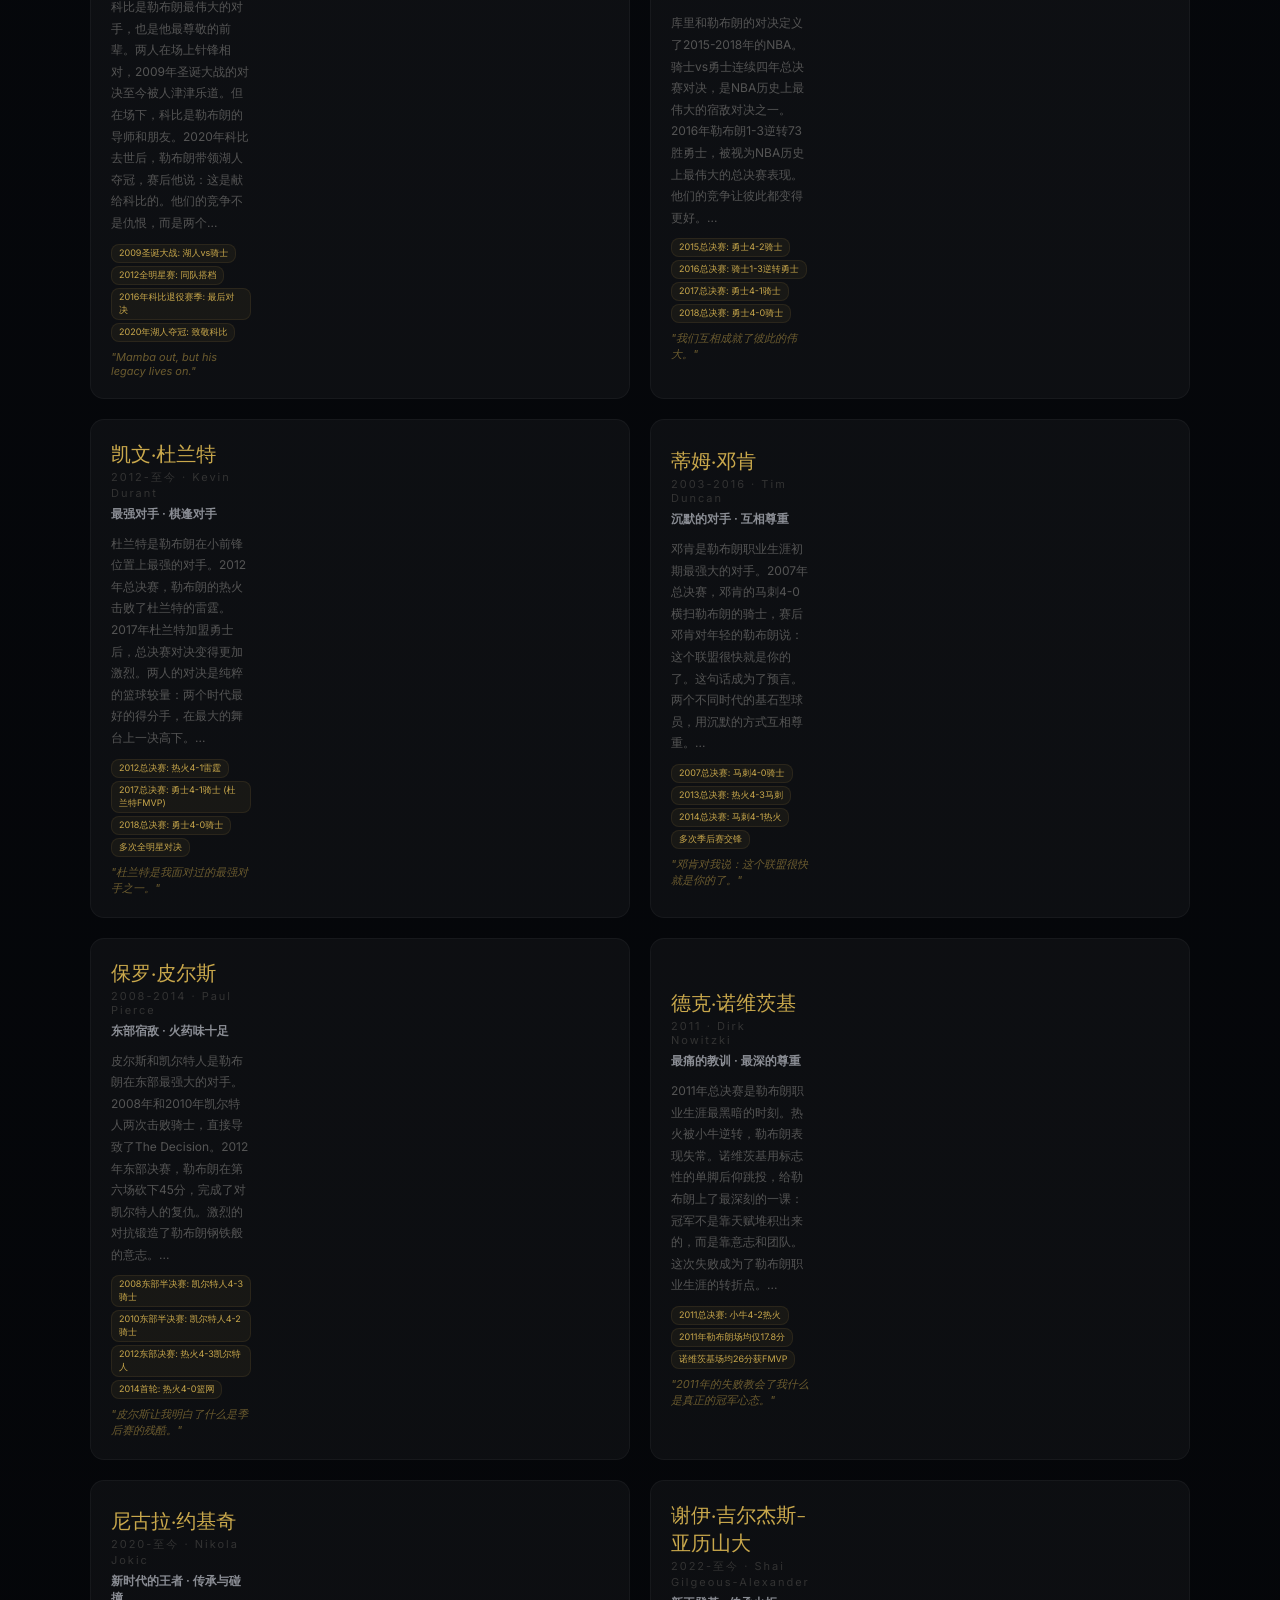
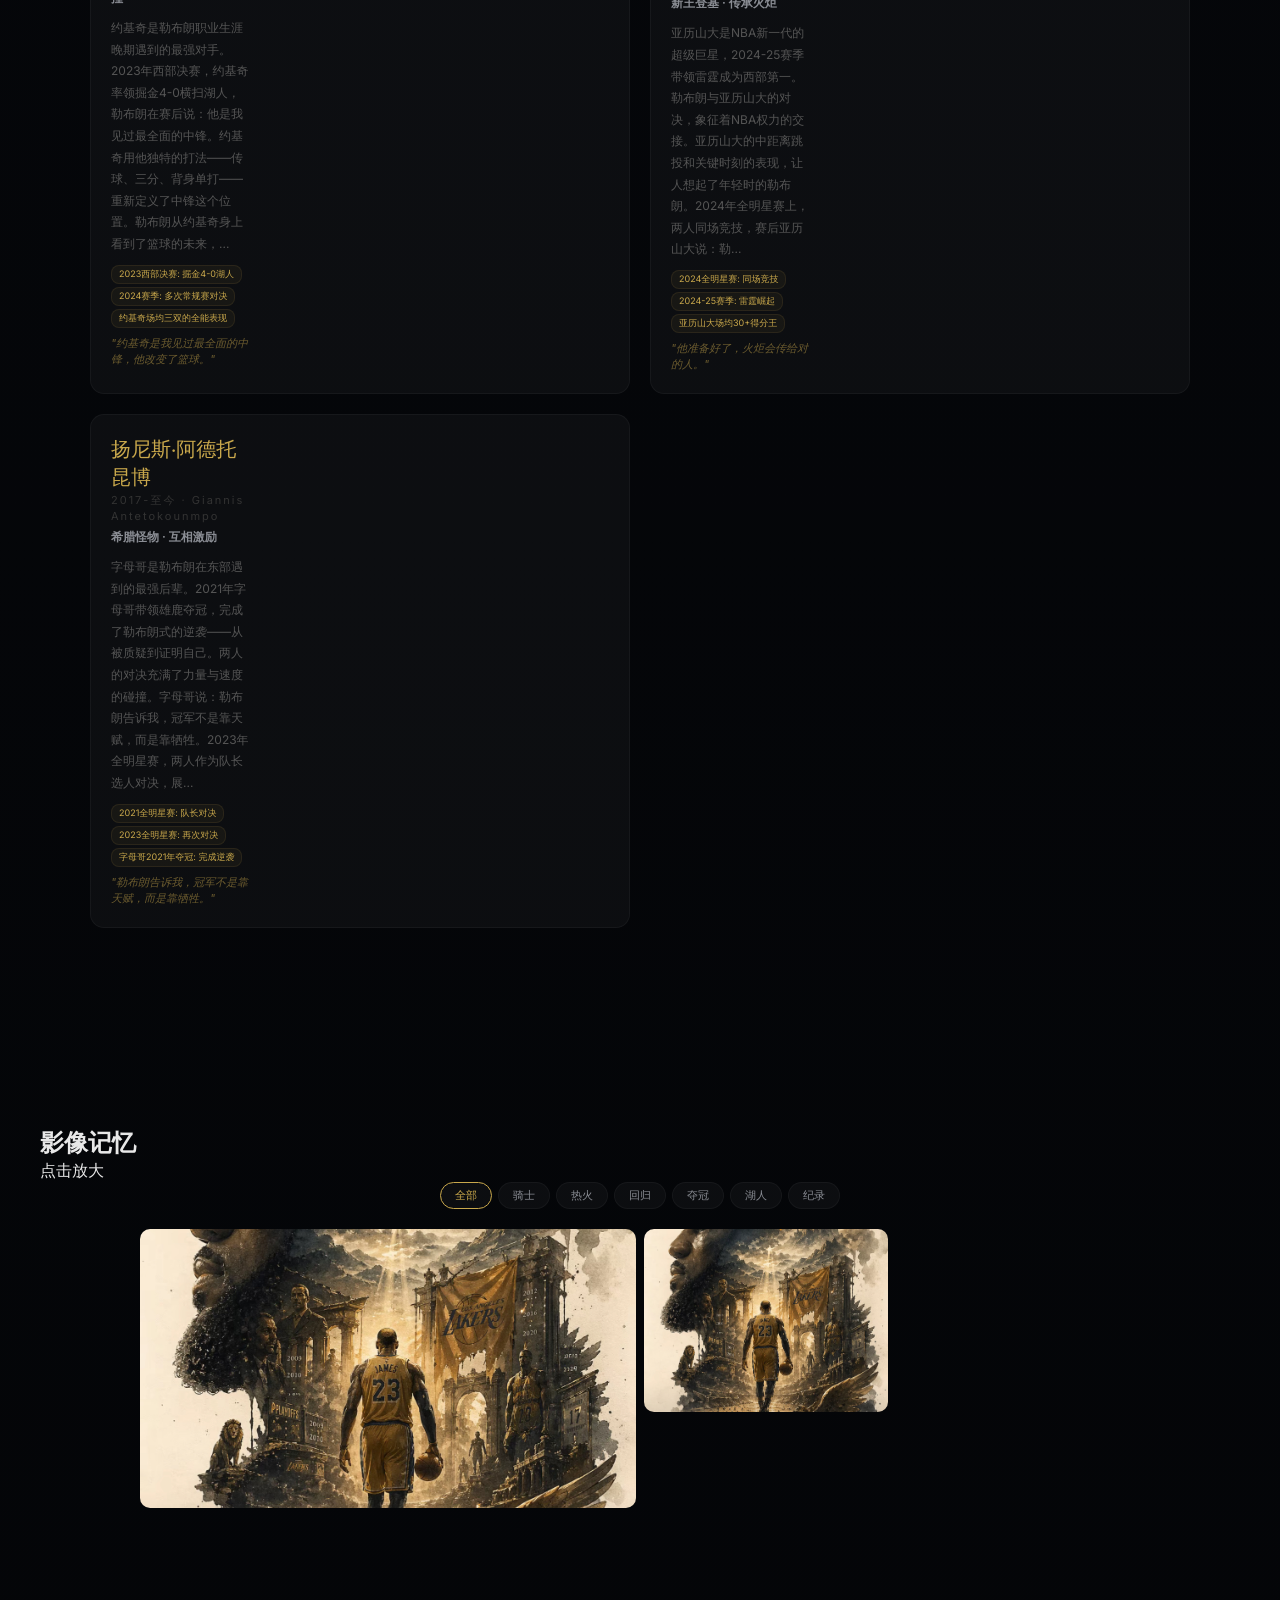
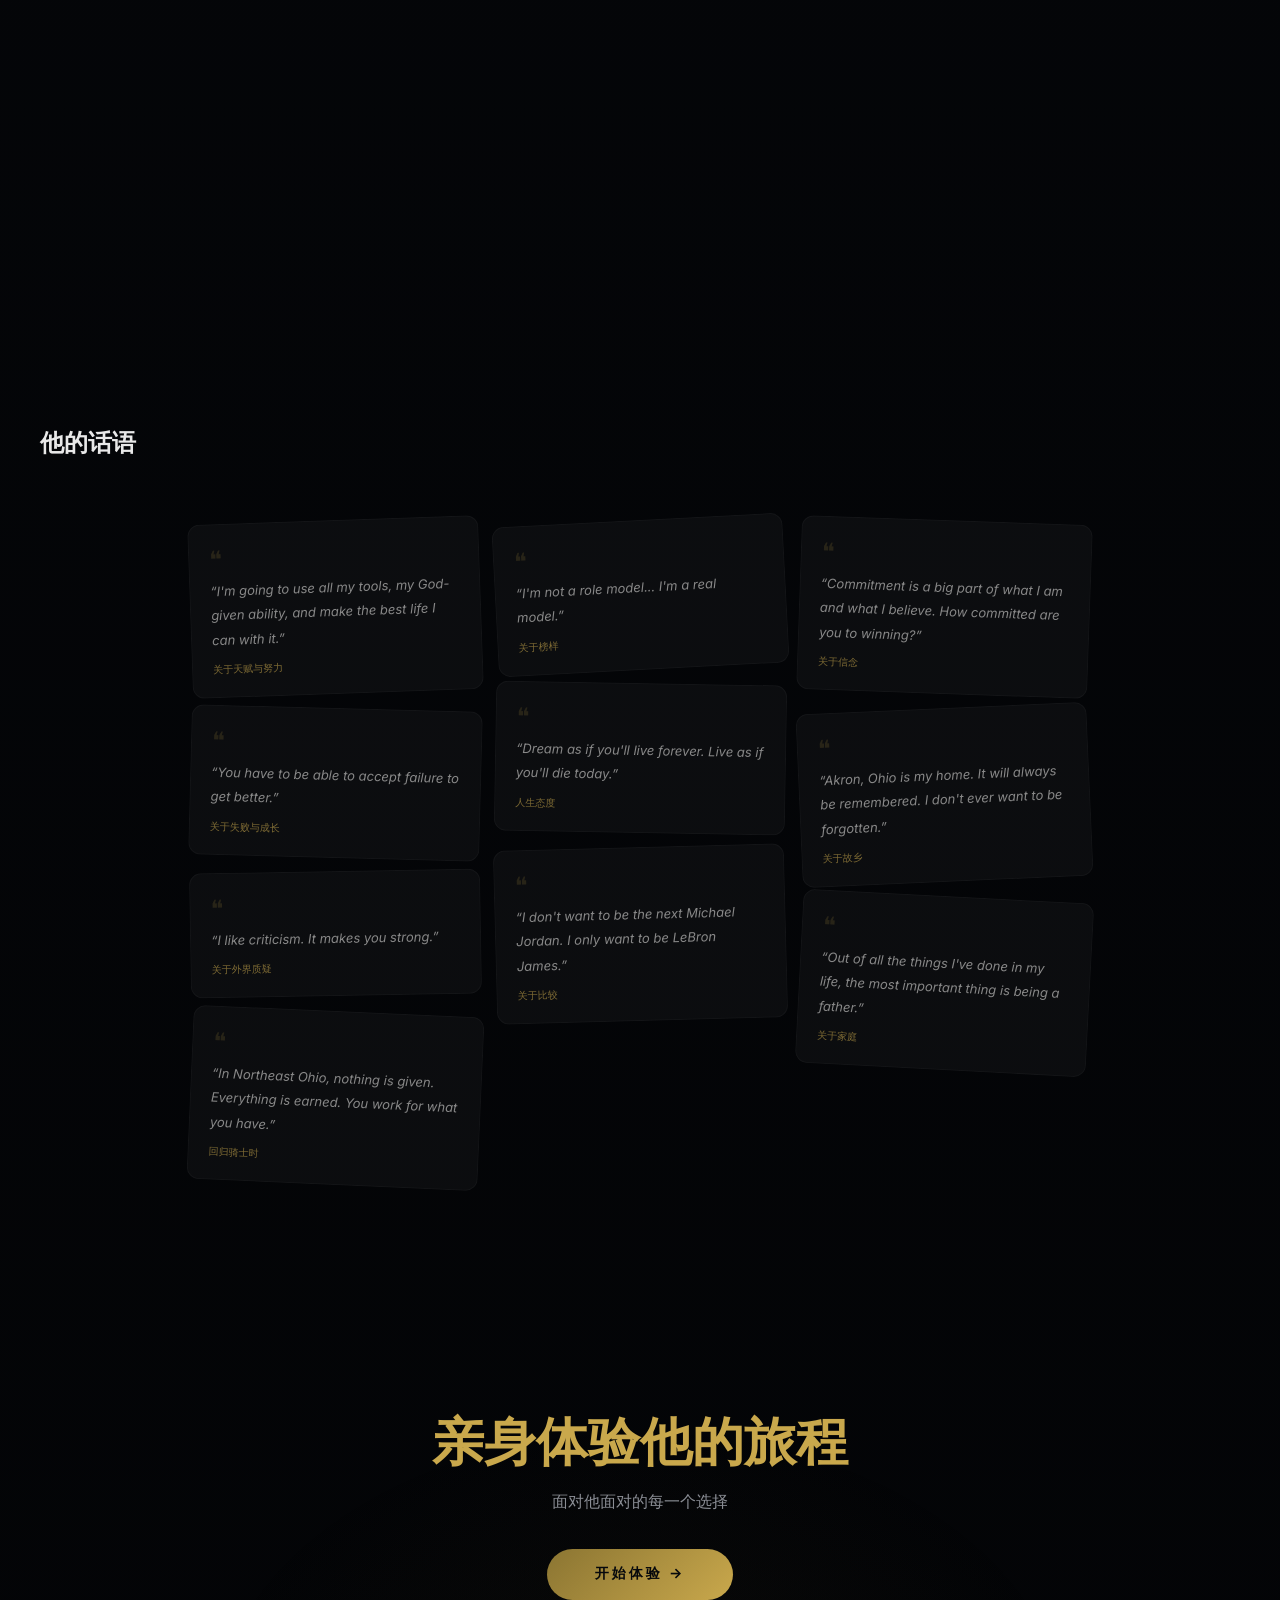
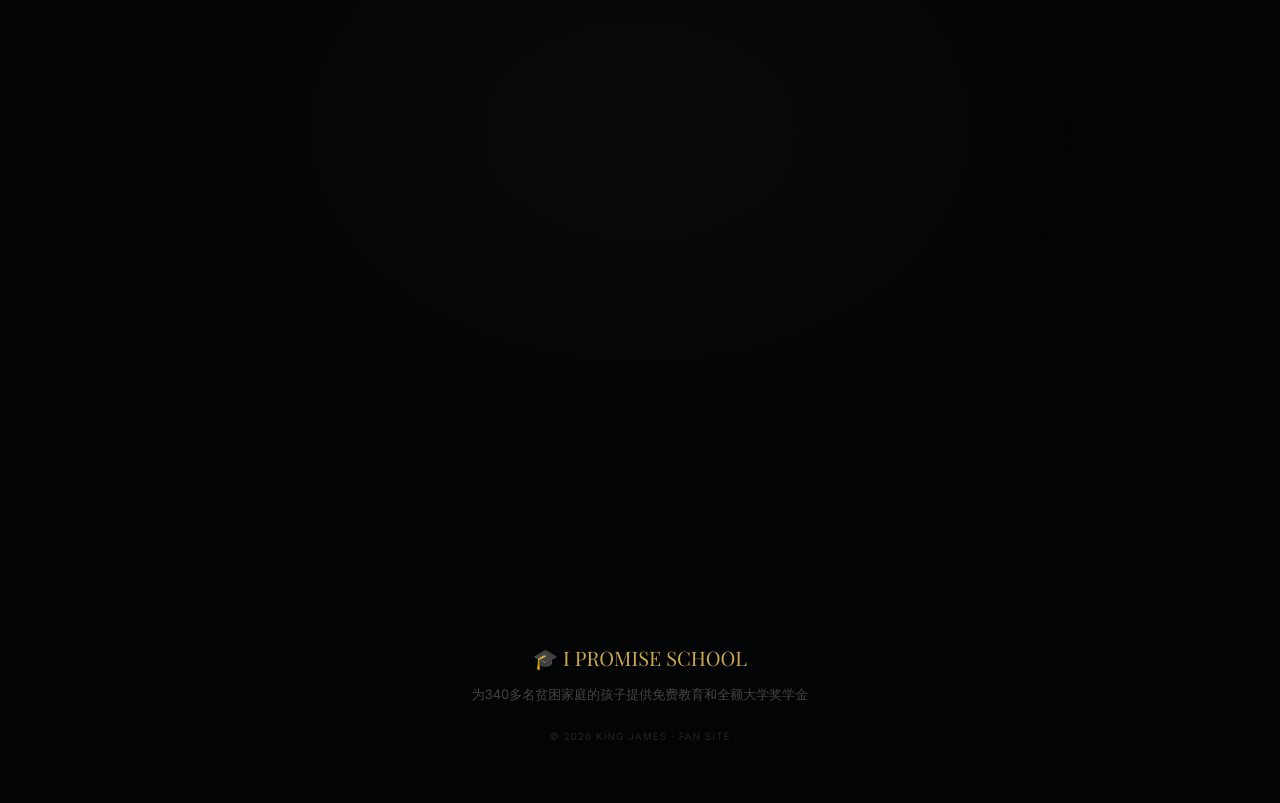
==== commit 64185cb0: "feat: enhance cinematic LeBron experience" ====
--- a/index.html
+++ b/index.html
@@ -4,6 +4,7 @@
 <meta charset="UTF-8">
 <meta name="viewport" content="width=device-width, initial-scale=1.0">
 <title>最长的河 — KING JAMES</title>
+<meta name="description" content="勒布朗·詹姆斯中文互动传记网站，以最长的河为隐喻，讲述从阿克伦到NBA历史得分王的故事。">
 <link href="https://fonts.googleapis.com/css2?family=Playfair+Display:wght@700;900&family=Inter:wght@300;400;600;700&family=JetBrains+Mono:wght@400;700&display=swap" rel="stylesheet">
 <link rel="stylesheet" href="css/base.css">
 <link rel="stylesheet" href="css/nav.css">
@@ -25,6 +26,13 @@
     <a href="#journey" style="color:var(--gold)">开始体验</a>
   </div>
 </nav>
+<div class="mobile-dock">
+  <a href="index.html" class="active">首页</a>
+  <a href="journey.html">旅程</a>
+  <a href="rivals.html">对手</a>
+  <a href="gallery.html">图集</a>
+  <a href="stats.html">数据</a>
+</div>
 
 <!-- HERO -->
 <section class="hero">
@@ -35,8 +43,13 @@
   <div class="pre">THE LONGEST RIVER</div>
   <h1>最长的河</h1>
   <div class="sub">LEBRON RAYMONE JAMES</div>
+  <p class="hero-copy">从阿克伦的街区，到总决赛的聚光灯，再到改变下一代命运的学校。这里不是球星履历，而是一条不断向前的河。</p>
+  <div class="hero-actions">
+    <a href="journey.html">进入互动旅程</a>
+    <a href="#river">阅读完整主线</a>
+  </div>
   <div class="line"></div>
-  <div class="scroll-text">SCROLL TO FOLLOW THE RIVER</div>
+  <div class="scroll-text">THE SOURCE · THE RAPIDS · THE SEA · THE RETURN</div>
 </section>
 
 <!-- COUNTER -->
--- a/css/base.css
+++ b/css/base.css
@@ -6,26 +6,95 @@
   --gold-light: #F0D68A;
   --gold-dark: #8B7532;
   --bg: #06080c;
-  --bg-card: rgba(255,255,255,.02);
+  --bg-deep: #030406;
+  --bg-soft: #0d1017;
+  --bg-card: rgba(255,255,255,.035);
+  --line: rgba(255,255,255,.08);
+  --line-gold: rgba(201,168,76,.22);
   --text: #e8e8e8;
-  --text-dim: #666;
+  --text-dim: #8a8d94;
+  --text-muted: #5d626b;
   --text-dark: #333;
-  --red: #c0392b;
-  --blue: #2980b9;
-  --purple: #8e44ad;
-  --green: #27ae60;
+  --struggle: #b85a4b;
+  --hope: #5f8da8;
+  --triumph: #C9A84C;
+  --legacy: #8f7bd1;
+  --red: var(--struggle);
+  --blue: var(--hope);
+  --purple: var(--legacy);
+  --green: #5f9f76;
+  --shadow-gold: rgba(201,168,76,.18);
+  --font-display: 'Playfair Display', 'Noto Serif SC', serif;
+  --font-body: 'Inter', 'Microsoft YaHei', 'PingFang SC', 'Noto Sans SC', sans-serif;
+  --font-mono: 'JetBrains Mono', 'SFMono-Regular', Consolas, monospace;
 }
 * { margin: 0; padding: 0; box-sizing: border-box; }
 html { scroll-behavior: smooth; }
 body {
-  background: var(--bg);
+  background:
+    radial-gradient(circle at 12% 0%, rgba(201,168,76,.05), transparent 28rem),
+    radial-gradient(circle at 82% 18%, rgba(95,141,168,.035), transparent 26rem),
+    linear-gradient(180deg, #080a10 0%, var(--bg) 42%, #030406 100%);
   color: var(--text);
-  font-family: 'Inter', sans-serif;
+  font-family: var(--font-body);
   overflow-x: hidden;
+  min-height: 100vh;
+  text-rendering: geometricPrecision;
+}
+body::before {
+  content: "";
+  position: fixed;
+  inset: 0;
+  z-index: 0;
+  pointer-events: none;
+  opacity: .32;
+  background-image:
+    linear-gradient(rgba(255,255,255,.025) 1px, transparent 1px),
+    linear-gradient(90deg, rgba(255,255,255,.018) 1px, transparent 1px);
+  background-size: 56px 56px;
+  mask-image: linear-gradient(to bottom, rgba(0,0,0,.9), transparent 85%);
+}
+body::after {
+  content: "";
+  position: fixed;
+  inset: 0;
+  z-index: 0;
+  pointer-events: none;
+  opacity: .12;
+  background-image:
+    radial-gradient(circle at 20% 30%, rgba(255,255,255,.8) 0 1px, transparent 1px),
+    radial-gradient(circle at 70% 60%, rgba(255,255,255,.6) 0 1px, transparent 1px);
+  background-size: 17px 19px, 29px 31px;
+  mix-blend-mode: screen;
+}
+main, section, nav, footer, .counter-strip, .stats-strip, .filters, .grid, .stats, .rival-nav, .top-bar, .back, .ch-num, .sound-toggle, .emo-bar {
+  position: relative;
 }
 ::-webkit-scrollbar { width: 5px; }
 ::-webkit-scrollbar-track { background: var(--bg); }
 ::-webkit-scrollbar-thumb { background: var(--gold-dark); border-radius: 3px; }
+a { color: inherit; }
+button, a { -webkit-tap-highlight-color: transparent; }
+button:focus-visible,
+a:focus-visible,
+input:focus-visible,
+textarea:focus-visible {
+  outline: 2px solid var(--gold);
+  outline-offset: 4px;
+}
+img { max-width: 100%; }
+.eyebrow {
+  font-family: var(--font-mono);
+  color: var(--gold);
+  font-size: 11px;
+  letter-spacing: 3px;
+  text-transform: uppercase;
+}
+.film-copy {
+  max-width: 64ch;
+  color: var(--text-dim);
+  line-height: 1.9;
+}
 
 /* UTILITY */
 @keyframes fadeUp {
@@ -44,3 +113,50 @@
   opacity: 1;
   transform: translateY(0);
 }
+
+.mobile-dock { display: none; }
+
+@media (prefers-reduced-motion: reduce) {
+  *, *::before, *::after {
+    animation-duration: .01ms !important;
+    animation-iteration-count: 1 !important;
+    scroll-behavior: auto !important;
+    transition-duration: .01ms !important;
+  }
+}
+
+@media(max-width:768px) {
+  body { padding-bottom: 72px; }
+  .mobile-dock {
+    position: fixed;
+    left: 12px;
+    right: 12px;
+    bottom: 12px;
+    z-index: 220;
+    display: grid;
+    grid-template-columns: repeat(5, 1fr);
+    gap: 4px;
+    padding: 8px;
+    border: 1px solid rgba(201,168,76,.18);
+    border-radius: 18px;
+    background: rgba(4,6,10,.9);
+    backdrop-filter: blur(18px);
+    box-shadow: 0 18px 50px rgba(0,0,0,.45);
+  }
+  .mobile-dock a {
+    display: flex;
+    align-items: center;
+    justify-content: center;
+    min-height: 42px;
+    border-radius: 12px;
+    color: var(--text-dim);
+    text-decoration: none;
+    font-size: 12px;
+    font-weight: 700;
+    letter-spacing: 1px;
+  }
+  .mobile-dock a.active {
+    background: rgba(201,168,76,.12);
+    color: var(--gold);
+  }
+}
--- a/css/nav.css
+++ b/css/nav.css
@@ -9,12 +9,13 @@
   transition: all .5s;
 }
 .nav.scrolled {
-  background: rgba(6,8,12,.95);
+  background: rgba(6,8,12,.9);
   backdrop-filter: blur(20px);
   padding: 12px 40px;
+  border-bottom: 1px solid rgba(201,168,76,.12);
 }
 .nav .logo {
-  font-family: 'Playfair Display', serif;
+  font-family: var(--font-display);
   font-size: 20px;
   color: var(--gold);
   letter-spacing: 3px;
@@ -28,10 +29,13 @@
   font-size: 10px;
   letter-spacing: 2px;
   text-transform: uppercase;
-  transition: color .3s;
+  transition: color .3s, transform .3s;
 }
-.nav .links a:hover { color: var(--gold); }
+.nav .links a:hover { color: var(--gold); transform: translateY(-1px); }
 
 @media(max-width:768px) {
+  .nav { padding: 16px 22px; }
+  .nav.scrolled { padding: 12px 22px; }
   .nav .links { display: none; }
+  .nav .logo { font-size: 18px; }
 }
--- a/css/pages/index.css
+++ b/css/pages/index.css
@@ -10,10 +10,21 @@
 
 /* HERO */
 .hero {
-  display: flex; flex-direction: column; align-items: center; justify-content: center;
-  text-align: center; min-height: 100vh; padding: 40px;
-  background: radial-gradient(ellipse at 50% 60%, rgba(201,168,76,.04) 0%, transparent 60%);
+  display: flex; flex-direction: column; align-items: flex-start; justify-content: center;
+  text-align: left; min-height: 100dvh; padding: 120px clamp(24px,7vw,110px) 70px;
+  background:
+    linear-gradient(90deg, rgba(6,8,12,.96) 0%, rgba(6,8,12,.72) 42%, rgba(6,8,12,.2) 100%),
+    linear-gradient(180deg, rgba(6,8,12,.2), var(--bg)),
+    url("../../assets/lebron-king-poster.jpg") center right / cover no-repeat;
   position: relative; overflow: hidden;
+}
+.hero::after {
+  content: "";
+  position: absolute;
+  inset: auto 0 0;
+  height: 26vh;
+  background: linear-gradient(to bottom, transparent, var(--bg));
+  pointer-events: none;
 }
 
 /* HERO RIVER SVG */
@@ -34,23 +45,76 @@
   to { stroke-dashoffset: 0; }
 }
 .hero .pre {
-  font-size: 12px; color: var(--gold-dark); letter-spacing: 8px;
+  font-family: var(--font-mono);
+  font-size: 12px; color: var(--gold); letter-spacing: 8px;
   text-transform: uppercase; margin-bottom: 20px;
   opacity: 0; animation: fadeUp 1s .2s forwards;
+  position: relative; z-index: 1;
 }
 .hero h1 {
-  font-family: 'Playfair Display', serif;
-  font-size: clamp(60px,14vw,180px); font-weight: 900;
+  font-family: var(--font-display);
+  font-size: clamp(70px,13vw,176px); font-weight: 900;
   background: linear-gradient(135deg, var(--gold-dark), var(--gold), var(--gold-light), var(--gold));
   -webkit-background-clip: text; -webkit-text-fill-color: transparent;
   background-size: 200% 200%;
   animation: shimmer 4s ease infinite, fadeUp 1s .4s forwards;
-  line-height: .9; margin-bottom: 16px;
+  line-height: .88; margin-bottom: 18px;
+  position: relative; z-index: 1;
 }
 .hero .sub {
-  font-size: clamp(16px,2.5vw,24px); color: var(--text-dim);
+  font-family: var(--font-mono);
+  font-size: clamp(14px,2vw,22px); color: rgba(232,232,232,.8);
   font-weight: 300; letter-spacing: 8px;
   opacity: 0; animation: fadeUp 1s .6s forwards;
+  position: relative; z-index: 1;
+}
+.hero-copy {
+  max-width: 560px;
+  margin-top: 22px;
+  color: rgba(232,232,232,.78);
+  font-size: clamp(15px,1.5vw,18px);
+  line-height: 1.9;
+  opacity: 0;
+  animation: fadeUp 1s .75s forwards;
+  position: relative; z-index: 1;
+}
+.hero-actions {
+  display: flex;
+  gap: 12px;
+  flex-wrap: wrap;
+  margin-top: 30px;
+  opacity: 0;
+  animation: fadeUp 1s .85s forwards;
+  position: relative; z-index: 1;
+}
+.hero-actions a {
+  min-height: 48px;
+  display: inline-flex;
+  align-items: center;
+  justify-content: center;
+  padding: 0 24px;
+  border-radius: 999px;
+  text-decoration: none;
+  font-size: 12px;
+  font-weight: 800;
+  letter-spacing: 2px;
+  transition: transform .35s, border-color .35s, background .35s;
+}
+.hero-actions a:first-child {
+  background: linear-gradient(135deg, var(--gold-dark), var(--gold));
+  color: var(--bg);
+}
+.hero-actions a:last-child {
+  border: 1px solid rgba(201,168,76,.32);
+  color: var(--gold);
+  background: rgba(6,8,12,.28);
+}
+.hero-actions a:hover { transform: translateY(-3px); }
+.hero-actions a:active { transform: translateY(0) scale(.98); }
+.hero-actions a:first-child:hover { box-shadow: 0 20px 48px var(--shadow-gold); }
+.hero-actions a:last-child:hover { border-color: var(--gold); background: rgba(201,168,76,.08); }
+.hero .line, .hero .scroll-text {
+  position: relative; z-index: 1;
 }
 .hero .line {
   width: 1px; height: 80px;
@@ -58,7 +122,8 @@
   margin-top: 40px; opacity: 0; animation: fadeUp 1s .8s forwards;
 }
 .hero .scroll-text {
-  font-size: 10px; color: var(--text-dark); letter-spacing: 4px;
+  font-family: var(--font-mono);
+  font-size: 10px; color: rgba(201,168,76,.42); letter-spacing: 4px;
   margin-top: 12px; opacity: 0; animation: fadeUp 1s 1s forwards;
 }
 @keyframes shimmer {
@@ -70,7 +135,7 @@
 .river-section { position: relative; padding: 60px 0; }
 .river-section .section-head { text-align: center; padding: 0 40px 60px; }
 .river-section .section-head h2 {
-  font-family: 'Playfair Display', serif;
+  font-family: var(--font-display);
   font-size: clamp(28px,5vw,48px); color: var(--gold); margin-bottom: 8px;
 }
 .river-section .section-head p { color: var(--text-dim); font-size: 13px; letter-spacing: 4px; }
@@ -139,14 +204,27 @@
 .river-node:nth-child(even) .node-card { margin-left: auto; }
 .node-card-inner {
   background: var(--bg-card);
-  border: 1px solid rgba(255,255,255,.04);
-  border-radius: 16px; overflow: hidden;
+  border: 1px solid var(--line);
+  border-radius: 10px; overflow: hidden;
   transition: all .5s;
+  box-shadow: inset 0 1px 0 rgba(255,255,255,.04);
 }
 .node-card-inner:hover {
-  border-color: rgba(201,168,76,.2);
+  border-color: var(--line-gold);
   transform: translateY(-4px);
-  box-shadow: 0 20px 60px rgba(0,0,0,.4);
+  box-shadow: 0 20px 60px rgba(0,0,0,.4), 0 0 0 1px rgba(201,168,76,.04);
+}
+.node-card-inner::before {
+  content: attr(data-chapter);
+  display: block;
+  padding: 10px 18px;
+  border-bottom: 1px solid rgba(255,255,255,.05);
+  color: rgba(201,168,76,.72);
+  font-family: var(--font-mono);
+  font-size: 10px;
+  letter-spacing: 3px;
+  text-transform: uppercase;
+  background: rgba(201,168,76,.025);
 }
 
 /* NODE IMAGE */
@@ -177,6 +255,19 @@
 .node-card .m-triumph .node-title { color: var(--gold); }
 .node-card .m-legacy .node-title { color: var(--purple); }
 .node-excerpt { font-size: 14px; line-height: 1.8; color: var(--text-dim); }
+.node-hook {
+  margin-bottom: 12px;
+  color: rgba(232,232,232,.9);
+  font-size: 15px;
+  line-height: 1.7;
+}
+.node-moment {
+  margin-top: 14px;
+  font-family: var(--font-mono);
+  color: rgba(201,168,76,.66);
+  font-size: 11px;
+  letter-spacing: 1px;
+}
 .node-quote {
   margin-top: 14px; font-style: italic; font-size: 13px;
   color: rgba(201,168,76,.5); padding-left: 12px;
@@ -197,14 +288,16 @@
 .counter-strip {
   display: flex; justify-content: center; gap: 50px;
   padding: 50px 40px;
-  background: rgba(201,168,76,.015);
+  background:
+    linear-gradient(90deg, transparent, rgba(201,168,76,.035), transparent),
+    rgba(201,168,76,.015);
   border-top: 1px solid rgba(201,168,76,.06);
   border-bottom: 1px solid rgba(201,168,76,.06);
   position: relative; z-index: 1;
 }
 .ci { text-align: center; }
 .ci .big {
-  font-family: 'JetBrains Mono', monospace;
+  font-family: var(--font-mono);
   font-size: 40px; font-weight: 700; color: var(--gold);
 }
 .ci .small {
@@ -325,6 +418,19 @@
 
 /* RESPONSIVE */
 @media(max-width:768px) {
+  .hero {
+    justify-content: flex-end;
+    min-height: 92dvh;
+    padding: 110px 22px 80px;
+    background:
+      linear-gradient(180deg, rgba(6,8,12,.32) 0%, rgba(6,8,12,.8) 48%, var(--bg) 100%),
+      url("../../assets/lebron-king-poster.jpg") center top / cover no-repeat;
+  }
+  .hero h1 { font-size: clamp(58px,20vw,92px); }
+  .hero .sub { letter-spacing: 4px; }
+  .hero-copy { font-size: 14px; }
+  .hero-actions { width: 100%; }
+  .hero-actions a { flex: 1 1 100%; }
   .river-svg-line { left: 10px; }
   .river-node, .river-node:nth-child(odd) { flex-direction: column; padding-left: 40px; }
   .river-node .node-dot { left: 20px; }
